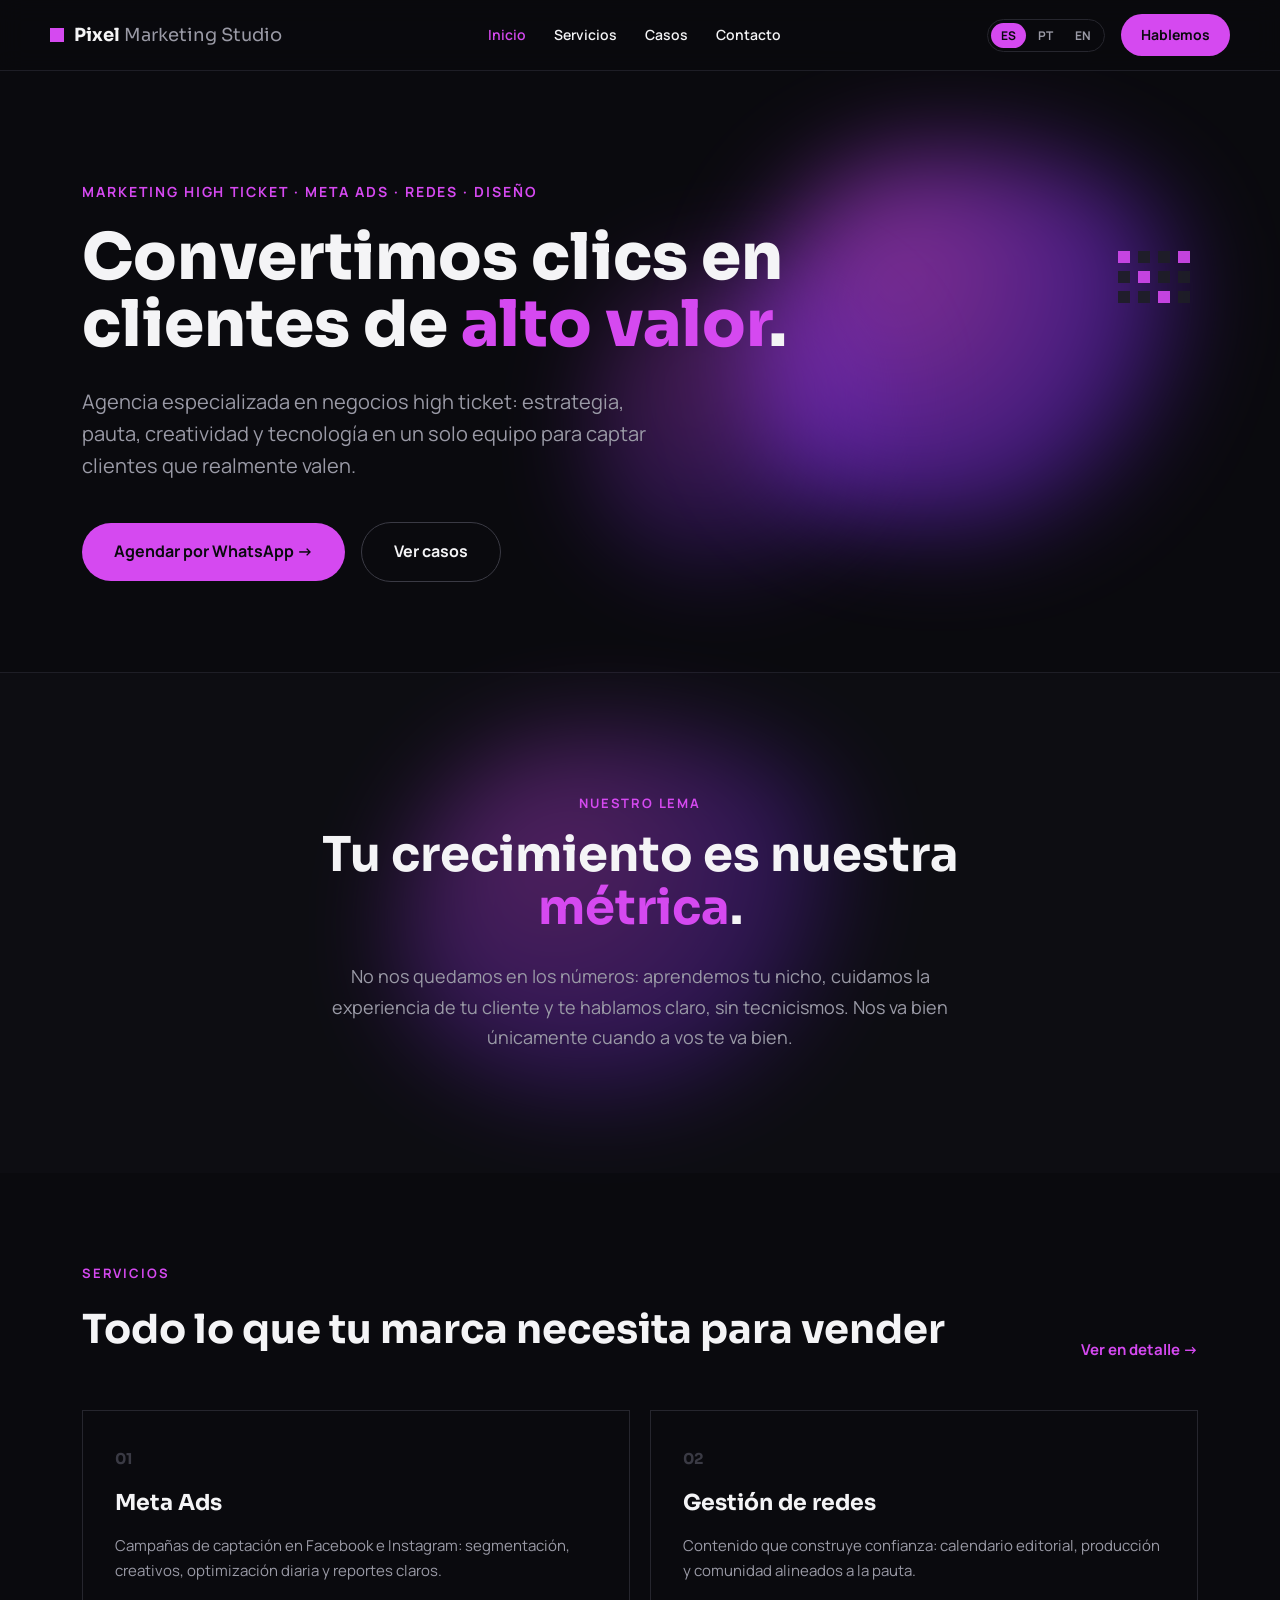
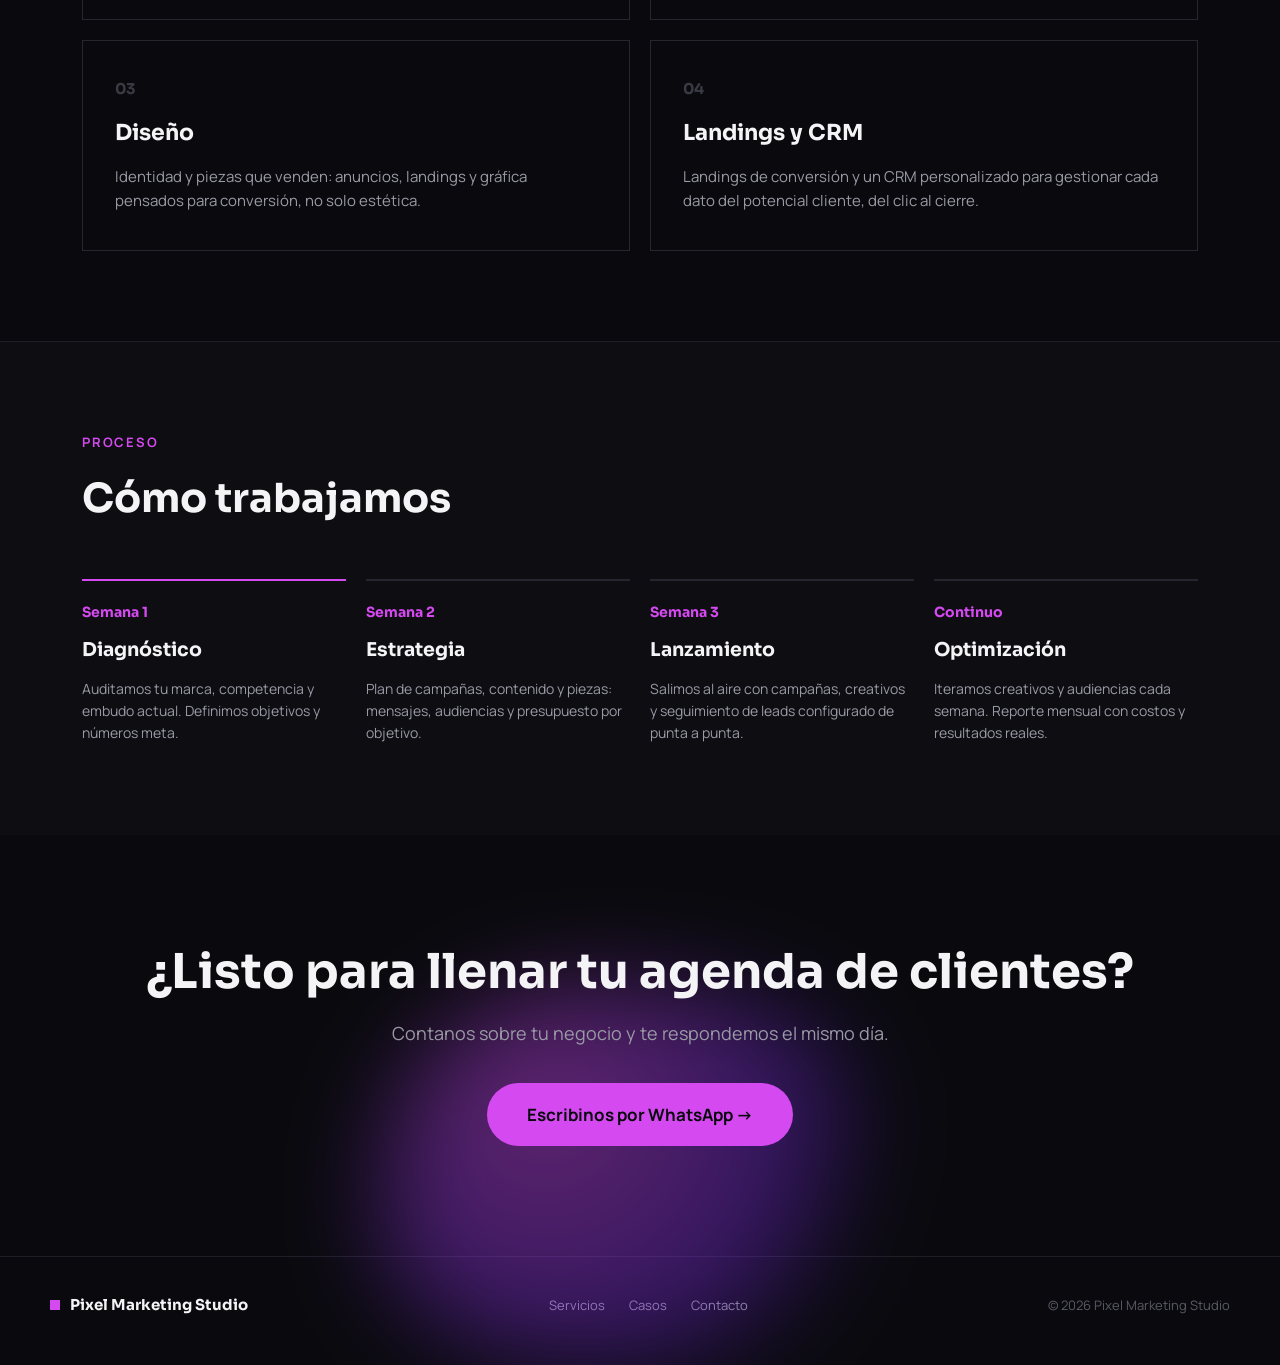
==== index.html @ cdc68a5f "feat: optimizacion web y movil de pixel marketing studio" ====
<!DOCTYPE html>
<html lang="es">
<head>
  <meta charset="utf-8">
  <meta name="viewport" content="width=device-width, initial-scale=1">
  <title>Pixel Marketing Studio — Agencia de Marketing High Ticket</title>
  <meta name="description" content="Agencia especializada en negocios high ticket: estrategia, Meta Ads, redes sociales, diseño y CRM. Convertimos clics en clientes de alto valor.">
  <meta name="theme-color" content="#0A0A0E">
  <meta property="og:title" content="Pixel Marketing Studio — Marketing High Ticket">
  <meta property="og:description" content="Convertimos clics en clientes de alto valor. Estrategia, pauta, creatividad y tecnología en un solo equipo.">
  <meta property="og:type" content="website">
  <link rel="preconnect" href="https://fonts.googleapis.com">
  <link rel="preconnect" href="https://fonts.gstatic.com" crossorigin>
  <link href="https://fonts.googleapis.com/css2?family=Sora:wght@400;600;700;800&family=Manrope:wght@400;500;600;700&display=swap" rel="stylesheet">
  <link rel="stylesheet" href="styles.css">
</head>
<body>

  <!-- SPLASH -->
  <div id="splash" class="splash">
    <div class="splash__grid">
      <span class="splash__pixel" style="background:#D549F0;animation:pixelBlink 1.1s ease-in-out 0s infinite"></span>
      <span class="splash__pixel" style="background:#7C3AED;animation:pixelBlink 1.1s ease-in-out .12s infinite"></span>
      <span class="splash__pixel" style="background:#D549F0;animation:pixelBlink 1.1s ease-in-out .24s infinite"></span>
      <span class="splash__pixel" style="background:#7C3AED;animation:pixelBlink 1.1s ease-in-out .36s infinite"></span>
      <span class="splash__pixel" style="background:#E272FF;animation:pixelBlink 1.1s ease-in-out .48s infinite"></span>
      <span class="splash__pixel" style="background:#7C3AED;animation:pixelBlink 1.1s ease-in-out .6s infinite"></span>
      <span class="splash__pixel" style="background:#D549F0;animation:pixelBlink 1.1s ease-in-out .72s infinite"></span>
      <span class="splash__pixel" style="background:#7C3AED;animation:pixelBlink 1.1s ease-in-out .84s infinite"></span>
      <span class="splash__pixel" style="background:#D549F0;animation:pixelBlink 1.1s ease-in-out .96s infinite"></span>
    </div>
    <div class="splash__text">
      <span class="splash__brand">Pixel</span>
      <span class="splash__sub">Marketing Studio</span>
    </div>
  </div>

  <!-- NAV -->
  <nav class="nav" id="nav">
    <div class="container nav__inner">
      <a href="index.html" class="nav__logo">
        <span class="nav__logo-dot"></span>
        <span class="nav__logo-text">Pixel<span> Marketing Studio</span></span>
      </a>
      <div class="nav__links">
        <a href="index.html" class="active">Inicio</a>
        <a href="servicios.html">Servicios</a>
        <a href="casos.html">Casos</a>
        <a href="contacto.html">Contacto</a>
      </div>
      <div class="nav__right">
        <div class="nav__lang">
          <span class="nav__lang-active">ES</span>
          <span class="nav__lang-inactive" title="Em breve">PT</span>
          <span class="nav__lang-inactive" title="Coming soon">EN</span>
        </div>
        <a href="#" data-wa-link class="btn btn--primary btn--sm" target="_blank">Hablemos</a>
        <button class="nav__burger" aria-label="Menú">
          <span></span><span></span><span></span>
        </button>
      </div>
    </div>
    <!-- Mobile menu -->
    <div class="nav__mobile-menu">
      <a href="index.html" class="active">Inicio</a>
      <a href="servicios.html">Servicios</a>
      <a href="casos.html">Casos</a>
      <a href="contacto.html">Contacto</a>
      <a href="#" data-wa-link class="btn btn--primary" target="_blank">Hablemos</a>
    </div>
  </nav>

  <!-- HERO -->
  <section class="hero">
    <div class="container" style="position:relative;isolation:isolate">
      <div class="blob blob--hero-a" aria-hidden="true"></div>
      <div class="blob blob--hero-b" aria-hidden="true"></div>
      <div class="hero__pixel-grid" aria-hidden="true">
        <span class="hero__pixel" style="background:#D549F0"></span><span class="hero__pixel" style="background:#1E1E26"></span><span class="hero__pixel" style="background:#1E1E26"></span><span class="hero__pixel" style="background:#D549F0"></span>
        <span class="hero__pixel" style="background:#1E1E26"></span><span class="hero__pixel" style="background:#D549F0"></span><span class="hero__pixel" style="background:#1E1E26"></span><span class="hero__pixel" style="background:#1E1E26"></span>
        <span class="hero__pixel" style="background:#1E1E26"></span><span class="hero__pixel" style="background:#1E1E26"></span><span class="hero__pixel" style="background:#D549F0"></span><span class="hero__pixel" style="background:#1E1E26"></span>
      </div>
      <p class="section-label section-label--lg">Marketing high ticket · Meta Ads · Redes · Diseño</p>
      <h1 class="heading-xl" style="max-width:820px;text-wrap:pretty">Convertimos clics en clientes de <span class="text-accent">alto valor</span>.</h1>
      <p class="text-muted" style="font-size:20px;line-height:1.6;max-width:600px;margin:28px 0 40px">Agencia especializada en negocios high ticket: estrategia, pauta, creatividad y tecnología en un solo equipo para captar clientes que realmente valen.</p>
      <div style="display:flex;gap:16px;align-items:center;flex-wrap:wrap">
        <a href="#" data-wa-link class="btn btn--primary" target="_blank">Agendar por WhatsApp →</a>
        <a href="casos.html" class="btn btn--outline">Ver casos</a>
      </div>
    </div>
  </section>

  <!-- LEMA -->
  <section class="section--alt">
    <div class="container" style="padding:120px 32px;text-align:center;position:relative;isolation:isolate">
      <div class="blob blob--lema" aria-hidden="true"></div>
      <p class="section-label animate-on-scroll">Nuestro lema</p>
      <h2 class="heading-lg animate-on-scroll" style="max-width:820px;margin:0 auto;text-wrap:pretty">Tu crecimiento es nuestra <span class="text-accent">métrica</span>.</h2>
      <p class="text-muted animate-on-scroll" style="font-size:18px;line-height:1.7;max-width:640px;margin:26px auto 0">No nos quedamos en los números: aprendemos tu nicho, cuidamos la experiencia de tu cliente y te hablamos claro, sin tecnicismos. Nos va bien únicamente cuando a vos te va bien.</p>
    </div>
  </section>

  <!-- SERVICIOS RESUMEN -->
  <section>
    <div class="container" style="padding:90px 32px">
      <div style="display:flex;justify-content:space-between;align-items:flex-end;gap:24px;margin-bottom:48px;flex-wrap:wrap">
        <div>
          <p class="section-label">Servicios</p>
          <h2 class="heading-md">Todo lo que tu marca necesita para vender</h2>
        </div>
        <a href="servicios.html" class="text-accent" style="font-weight:700;font-size:15px;white-space:nowrap">Ver en detalle →</a>
      </div>
      <div class="pixel-grid-deco">
        <div class="card animate-on-scroll">
          <p class="card__num">01</p>
          <h3 class="card__title">Meta Ads</h3>
          <p class="card__desc">Campañas de captación en Facebook e Instagram: segmentación, creativos, optimización diaria y reportes claros.</p>
        </div>
        <div class="card animate-on-scroll">
          <p class="card__num">02</p>
          <h3 class="card__title">Gestión de redes</h3>
          <p class="card__desc">Contenido que construye confianza: calendario editorial, producción y comunidad alineados a la pauta.</p>
        </div>
        <div class="card animate-on-scroll">
          <p class="card__num">03</p>
          <h3 class="card__title">Diseño</h3>
          <p class="card__desc">Identidad y piezas que venden: anuncios, landings y gráfica pensados para conversión, no solo estética.</p>
        </div>
        <div class="card animate-on-scroll">
          <p class="card__num">04</p>
          <h3 class="card__title">Landings y CRM</h3>
          <p class="card__desc">Landings de conversión y un CRM personalizado para gestionar cada dato del potencial cliente, del clic al cierre.</p>
        </div>
      </div>
    </div>
  </section>

  <!-- PROCESO -->
  <section class="section--alt">
    <div class="container" style="padding:90px 32px">
      <p class="section-label">Proceso</p>
      <h2 class="heading-md" style="margin-bottom:48px">Cómo trabajamos</h2>
      <div class="process-grid">
        <div class="process-step animate-on-scroll">
          <p class="process-step__week">Semana 1</p>
          <h3 class="process-step__title">Diagnóstico</h3>
          <p class="process-step__desc">Auditamos tu marca, competencia y embudo actual. Definimos objetivos y números meta.</p>
        </div>
        <div class="process-step animate-on-scroll">
          <p class="process-step__week">Semana 2</p>
          <h3 class="process-step__title">Estrategia</h3>
          <p class="process-step__desc">Plan de campañas, contenido y piezas: mensajes, audiencias y presupuesto por objetivo.</p>
        </div>
        <div class="process-step animate-on-scroll">
          <p class="process-step__week">Semana 3</p>
          <h3 class="process-step__title">Lanzamiento</h3>
          <p class="process-step__desc">Salimos al aire con campañas, creativos y seguimiento de leads configurado de punta a punta.</p>
        </div>
        <div class="process-step animate-on-scroll">
          <p class="process-step__week">Continuo</p>
          <h3 class="process-step__title">Optimización</h3>
          <p class="process-step__desc">Iteramos creativos y audiencias cada semana. Reporte mensual con costos y resultados reales.</p>
        </div>
      </div>
    </div>
  </section>

  <!-- CTA FINAL -->
  <section class="cta-section">
    <div class="container" style="position:relative;isolation:isolate">
      <div class="blob blob--cta" aria-hidden="true"></div>
      <h2 class="heading-lg animate-on-scroll" style="margin-bottom:20px;text-wrap:pretty">¿Listo para llenar tu agenda de clientes?</h2>
      <p class="text-muted animate-on-scroll" style="font-size:18px;margin-bottom:36px">Contanos sobre tu negocio y te respondemos el mismo día.</p>
      <a href="#" data-wa-link class="btn btn--primary btn--lg animate-on-scroll" target="_blank">Escribinos por WhatsApp →</a>
    </div>
  </section>

  <!-- FOOTER -->
  <footer class="footer">
    <div class="container footer__inner">
      <div class="footer__brand">
        <span class="footer__brand-dot"></span>
        <span class="footer__brand-name">Pixel Marketing Studio</span>
      </div>
      <div class="footer__links">
        <a href="servicios.html">Servicios</a>
        <a href="casos.html">Casos</a>
        <a href="contacto.html">Contacto</a>
      </div>
      <p class="footer__copy">© 2026 Pixel Marketing Studio</p>
    </div>
  </footer>

  <script src="main.js"></script>
</body>
</html>
---- styles.css ----
/* ═══════════════════════════════════════════════════════════
   Pixel Marketing Studio — Design System
   ═══════════════════════════════════════════════════════════ */

/* ── Reset & Base ─────────────────────────────────────── */
*,*::before,*::after{box-sizing:border-box;margin:0;padding:0}
html{scroll-behavior:smooth;-webkit-text-size-adjust:100%}
body{margin:0;background:#0A0A0E;color:#F4F4F6;font-family:'Manrope',sans-serif;line-height:1.6;overflow-x:hidden}
a{color:#F4F4F6;text-decoration:none;transition:color .25s ease}
a:hover{color:#D549F0}
::selection{background:#D549F0;color:#0A0A0E}
img{max-width:100%;height:auto;display:block}

/* ── Animations ───────────────────────────────────────── */
@keyframes pixelBlink{
  0%,100%{opacity:.12;transform:scale(.85)}
  50%{opacity:1;transform:scale(1)}
}
@keyframes splashText{
  from{opacity:0;transform:translateY(10px)}
  to{opacity:1;transform:translateY(0)}
}
@keyframes blobMorph{
  0%{border-radius:42% 58% 55% 45%/55% 45% 62% 38%;transform:translate(0,0) rotate(0deg) scale(1)}
  50%{border-radius:58% 42% 40% 60%/45% 60% 40% 55%;transform:translate(40px,-30px) rotate(10deg) scale(1.1)}
  100%{border-radius:45% 55% 60% 40%/60% 40% 55% 45%;transform:translate(-30px,25px) rotate(-8deg) scale(.95)}
}
@keyframes fadeIn{
  from{opacity:0;transform:translateY(20px)}
  to{opacity:1;transform:translateY(0)}
}
@keyframes fadeOut{
  from{opacity:1}
  to{opacity:0}
}

/* ── Utility ──────────────────────────────────────────── */
.container{max-width:1180px;margin:0 auto;padding-left:32px;padding-right:32px}
.section-label{color:#D549F0;font-weight:700;font-size:13px;letter-spacing:.14em;text-transform:uppercase;margin:0 0 14px}
.section-label--lg{font-size:14px;margin-bottom:20px}
.heading-xl{font-family:'Sora',sans-serif;font-weight:800;font-size:clamp(38px,5.5vw,64px);line-height:1.05;margin:0}
.heading-lg{font-family:'Sora',sans-serif;font-weight:700;font-size:clamp(30px,4.5vw,48px);line-height:1.12;margin:0}
.heading-md{font-family:'Sora',sans-serif;font-weight:700;font-size:clamp(24px,3.5vw,40px);margin:0}
.heading-sm{font-family:'Sora',sans-serif;font-weight:700;font-size:clamp(20px,2.5vw,30px);margin:0}
.text-muted{color:#9A9AA6}
.text-dim{color:#5A5A66}
.text-accent{color:#D549F0}
.sora{font-family:'Sora',sans-serif}

/* ── Blob (decorative gradient) ───────────────────────── */
.blob{position:absolute;pointer-events:none;z-index:-1;
  background:radial-gradient(circle at 32% 32%,#E44FFF 0%,#6D28D9 58%,transparent 76%);
  filter:blur(48px);border-radius:42% 58% 55% 45%/55% 45% 62% 38%}
.blob--hero-a{width:min(460px,50vw);height:380px;top:-30px;right:20px;opacity:.55;animation:blobMorph 18s ease-in-out 0s infinite alternate}
.blob--hero-b{width:min(320px,35vw);height:300px;bottom:10px;left:46%;opacity:.28;animation:blobMorph 14s ease-in-out -6s infinite alternate}
.blob--cta{width:min(520px,60vw);height:380px;top:40px;left:50%;margin-left:-260px;opacity:.4;animation:blobMorph 16s ease-in-out -3s infinite alternate}
.blob--lema{width:min(480px,55vw);height:360px;top:60px;left:50%;margin-left:-240px;opacity:.32;animation:blobMorph 17s ease-in-out -2s infinite alternate}

/* ── Splash Screen ────────────────────────────────────── */
.splash{position:fixed;inset:0;background:#0A0A0E;z-index:100;display:flex;flex-direction:column;align-items:center;justify-content:center;gap:28px;transition:opacity .6s ease}
.splash.fade-out{opacity:0;pointer-events:none}
.splash__grid{display:grid;grid-template-columns:repeat(3,20px);gap:7px}
.splash__pixel{width:20px;height:20px}
.splash__text{display:flex;flex-direction:column;align-items:center;gap:6px;animation:splashText .7s ease .3s both}
.splash__brand{font-family:'Sora',sans-serif;font-weight:800;font-size:30px;color:#F4F4F6;letter-spacing:-.02em}
.splash__sub{font-family:'Manrope',sans-serif;font-weight:600;font-size:13px;color:#9A9AA6;letter-spacing:.28em;text-transform:uppercase}

/* ── Nav ──────────────────────────────────────────────── */
.nav{position:sticky;top:0;z-index:50;background:rgba(10,10,14,.85);backdrop-filter:blur(12px);-webkit-backdrop-filter:blur(12px);border-bottom:1px solid #1E1E26}
.nav__inner{display:flex;align-items:center;justify-content:space-between;gap:24px;padding:14px 0}
.nav__logo{display:flex;align-items:center;gap:10px}
.nav__logo-dot{width:14px;height:14px;background:#D549F0;display:inline-block;flex-shrink:0}
.nav__logo-text{font-family:'Sora',sans-serif;font-weight:700;font-size:18px;color:#F4F4F6}
.nav__logo-text span{color:#9A9AA6;font-weight:400}
.nav__links{display:flex;align-items:center;gap:28px;font-size:14px;font-weight:600}
.nav__links a.active{color:#D549F0}
.nav__right{display:flex;align-items:center;gap:16px}
.nav__lang{display:flex;gap:2px;border:1px solid #26262E;border-radius:999px;padding:3px;font-size:12px;font-weight:700}
.nav__lang-active{background:#D549F0;color:#0A0A0E;padding:3px 10px;border-radius:999px}
.nav__lang-inactive{color:#9A9AA6;padding:3px 10px}

/* Mobile burger */
.nav__burger{display:none;flex-direction:column;gap:5px;background:none;border:none;cursor:pointer;padding:6px;z-index:60}
.nav__burger span{display:block;width:24px;height:2px;background:#F4F4F6;border-radius:2px;transition:all .3s ease}
.nav__burger.open span:nth-child(1){transform:rotate(45deg) translate(5px,5px)}
.nav__burger.open span:nth-child(2){opacity:0}
.nav__burger.open span:nth-child(3){transform:rotate(-45deg) translate(5px,-5px)}

/* Mobile menu overlay */
.nav__mobile-menu{display:none;position:fixed;inset:0;top:56px;background:rgba(10,10,14,.97);backdrop-filter:blur(20px);-webkit-backdrop-filter:blur(20px);z-index:49;flex-direction:column;align-items:center;justify-content:center;gap:32px}
.nav__mobile-menu.open{display:flex}
.nav__mobile-menu a{font-family:'Sora',sans-serif;font-size:22px;font-weight:700;color:#F4F4F6;transition:color .25s}
.nav__mobile-menu a:hover,.nav__mobile-menu a.active{color:#D549F0}

/* ── Buttons ──────────────────────────────────────────── */
.btn{display:inline-block;padding:16px 32px;border-radius:999px;font-weight:700;font-size:16px;text-align:center;transition:all .25s ease;cursor:pointer;border:none;font-family:'Manrope',sans-serif}
.btn--primary{background:#D549F0;color:#0A0A0E}
.btn--primary:hover{background:#E272FF;color:#0A0A0E}
.btn--outline{border:1px solid #3A3A44;color:#F4F4F6;background:transparent}
.btn--outline:hover{border-color:#D549F0;color:#D549F0}
.btn--sm{padding:10px 20px;font-size:14px}
.btn--lg{padding:18px 40px;font-size:17px}

/* ── Cards ────────────────────────────────────────────── */
.card{border:1px solid #26262E;padding:36px 32px;display:flex;flex-direction:column;gap:14px;transition:border-color .3s ease}
.card:hover{border-color:#3A3A44}
.card__num{font-family:'Sora',sans-serif;color:#3A3A44;font-size:15px;font-weight:700;margin:0}
.card__title{font-family:'Sora',sans-serif;font-size:22px;font-weight:700;margin:0}
.card__desc{color:#9A9AA6;font-size:15px;line-height:1.65;margin:0}

/* Service detail card */
.svc-card{background:#131318;border:1px solid #26262E;padding:26px 28px;display:flex;gap:18px;align-items:flex-start;transition:border-color .3s ease}
.svc-card:hover{border-color:#3A3A44}
.svc-card__dot{width:10px;height:10px;background:#D549F0;flex-shrink:0;margin-top:7px}
.svc-card__title{font-family:'Sora',sans-serif;font-size:17px;font-weight:700;margin:0 0 6px}
.svc-card__desc{color:#9A9AA6;font-size:14px;line-height:1.6;margin:0}

/* Case card */
.case-card{background:#0D0D12;border:1px solid #26262E;display:grid;grid-template-columns:1.1fr 1fr;overflow:hidden}
.case-card__info{padding:44px 40px;display:flex;flex-direction:column;gap:16px}
.case-card__stats{background:#131318;border-left:1px solid #26262E;padding:44px 40px;display:grid;grid-template-rows:repeat(3,1fr)}
.case-card__stat{display:flex;flex-direction:column;justify-content:center}
.case-card__stat:not(:last-child){border-bottom:1px solid #26262E}
.case-card__stat-value{font-family:'Sora',sans-serif;font-weight:800;font-size:clamp(26px,3vw,34px);margin:0;color:#D549F0}
.case-card__stat-label{color:#9A9AA6;font-size:13px;margin:4px 0 0}

/* ── Process steps ────────────────────────────────────── */
.process-grid{display:grid;grid-template-columns:repeat(4,1fr);gap:20px}
.process-step{display:flex;flex-direction:column;gap:12px;border-top:2px solid #26262E;padding-top:20px}
.process-step:first-child{border-top-color:#D549F0}
.process-step__week{font-family:'Sora',sans-serif;color:#D549F0;font-weight:700;font-size:14px;margin:0}
.process-step__title{font-family:'Sora',sans-serif;font-size:19px;font-weight:700;margin:0}
.process-step__desc{color:#9A9AA6;font-size:14px;line-height:1.6;margin:0}

/* ── Section Separators ───────────────────────────────── */
.section--alt{border-top:1px solid #1E1E26;background:#0D0D12}
.section--border{border-top:1px solid #1E1E26}

/* ── Hero ──────────────────────────────────────────────── */
.hero{padding:110px 0 90px;position:relative;isolation:isolate}
.hero--page{padding:90px 0 60px}
.hero__pixel-grid{position:absolute;top:70px;right:40px;display:grid;grid-template-columns:repeat(4,12px);gap:8px;opacity:.9}
.hero__pixel{width:12px;height:12px}

/* ── CTA Section ──────────────────────────────────────── */
.cta-section{padding:110px 0;text-align:center;position:relative;isolation:isolate}

/* ── Footer ───────────────────────────────────────────── */
.footer{border-top:1px solid #1E1E26}
.footer__inner{display:flex;justify-content:space-between;align-items:center;gap:24px;flex-wrap:wrap;padding:36px 0}
.footer__brand{display:flex;align-items:center;gap:10px}
.footer__brand-dot{width:10px;height:10px;background:#D549F0;display:inline-block}
.footer__brand-name{font-family:'Sora',sans-serif;font-weight:700;font-size:15px}
.footer__links{display:flex;gap:24px;font-size:13px}
.footer__links a{color:#9A9AA6}
.footer__links a:hover{color:#D549F0}
.footer__copy{font-size:13px;color:#5A5A66}

/* ── Contact page ─────────────────────────────────────── */
.contact-grid{display:grid;grid-template-columns:1fr 1fr;gap:70px;align-items:start;position:relative;isolation:isolate;padding:90px 0 100px}
.contact-box{background:#131318;border:1px solid #26262E;padding:26px 28px;transition:border-color .3s ease}
.contact-box:hover{border-color:#3A3A44}
.contact-box--wa{display:flex;align-items:center;gap:18px}
.contact-wa-icon{width:48px;height:48px;background:#D549F0;border-radius:12px;display:flex;align-items:center;justify-content:center;flex-shrink:0}

/* Form */
.form{background:#0D0D12;border:1px solid #26262E;padding:44px 40px;display:flex;flex-direction:column;gap:20px}
.form__group{display:flex;flex-direction:column;gap:8px}
.form__label{font-size:13px;font-weight:700;color:#9A9AA6}
.form__input,.form__select,.form__textarea{background:#131318;border:1px solid #26262E;color:#F4F4F6;padding:14px 16px;font-size:15px;font-family:'Manrope',sans-serif;outline:none;border-radius:0;transition:border-color .25s ease;width:100%}
.form__input:focus,.form__select:focus,.form__textarea:focus{border-color:#D549F0}
.form__input::placeholder,.form__textarea::placeholder{color:#5A5A66}
.form__textarea{resize:vertical}
.form__hint{font-size:12px;color:#5A5A66;text-align:center}

/* ── Service detail layout ────────────────────────────── */
.svc-detail{display:grid;grid-template-columns:1fr 1.2fr;gap:60px;align-items:start;padding:80px 0}
.svc-detail__left{display:flex;flex-direction:column;gap:16px;position:sticky;top:100px}
.svc-detail__right{display:grid;gap:16px}

/* ── Pixel Grid (decorative) ──────────────────────────── */
.pixel-grid-deco{display:grid;grid-template-columns:repeat(2,1fr);gap:20px}

/* ── Scroll Animations ────────────────────────────────── */
.animate-on-scroll{opacity:0;transform:translateY(20px);transition:opacity .6s ease,transform .6s ease}
.animate-on-scroll.visible{opacity:1;transform:translateY(0)}

/* ═══════════════════════════════════════════════════════════
   RESPONSIVE
   ═══════════════════════════════════════════════════════════ */

@media(max-width:900px){
  .container{padding-left:20px;padding-right:20px}

  /* Nav */
  .nav__links,.nav__lang{display:none}
  .nav__burger{display:flex}
  .nav__right .btn--sm{padding:8px 16px;font-size:13px}

  /* Hero */
  .hero{padding:70px 0 60px}
  .hero--page{padding:60px 0 40px}
  .hero__pixel-grid{display:none}

  /* Services grid */
  .pixel-grid-deco{grid-template-columns:1fr}

  /* Service detail */
  .svc-detail{grid-template-columns:1fr;gap:32px;padding:50px 0}
  .svc-detail__left{position:static}

  /* Process */
  .process-grid{grid-template-columns:repeat(2,1fr);gap:16px}

  /* Case cards */
  .case-card{grid-template-columns:1fr}
  .case-card__stats{border-left:none;border-top:1px solid #26262E}
  .case-card__info{padding:28px 24px}
  .case-card__stats{padding:28px 24px}

  /* Contact */
  .contact-grid{grid-template-columns:1fr;gap:40px;padding:60px 0 70px}
  .form{padding:32px 24px}

  /* CTA */
  .cta-section{padding:70px 0}

  /* Footer */
  .footer__inner{flex-direction:column;text-align:center;gap:16px}

  /* Blobs smaller on mobile */
  .blob{filter:blur(36px)}
  .blob--hero-a{width:260px;height:220px}
  .blob--hero-b{width:200px;height:180px}
  .blob--cta{width:300px;height:250px;margin-left:-150px}
  .blob--lema{width:280px;height:230px;margin-left:-140px}
}

@media(max-width:600px){
  .container{padding-left:16px;padding-right:16px}

  /* Process */
  .process-grid{grid-template-columns:1fr}

  /* Buttons */
  .btn{padding:14px 24px;font-size:15px;width:100%}
  .btn--lg{padding:16px 28px;font-size:16px}

  /* Cards */
  .card{padding:28px 24px}

  /* Sections */
  .hero{padding:50px 0 40px}
  .cta-section{padding:50px 0}
}
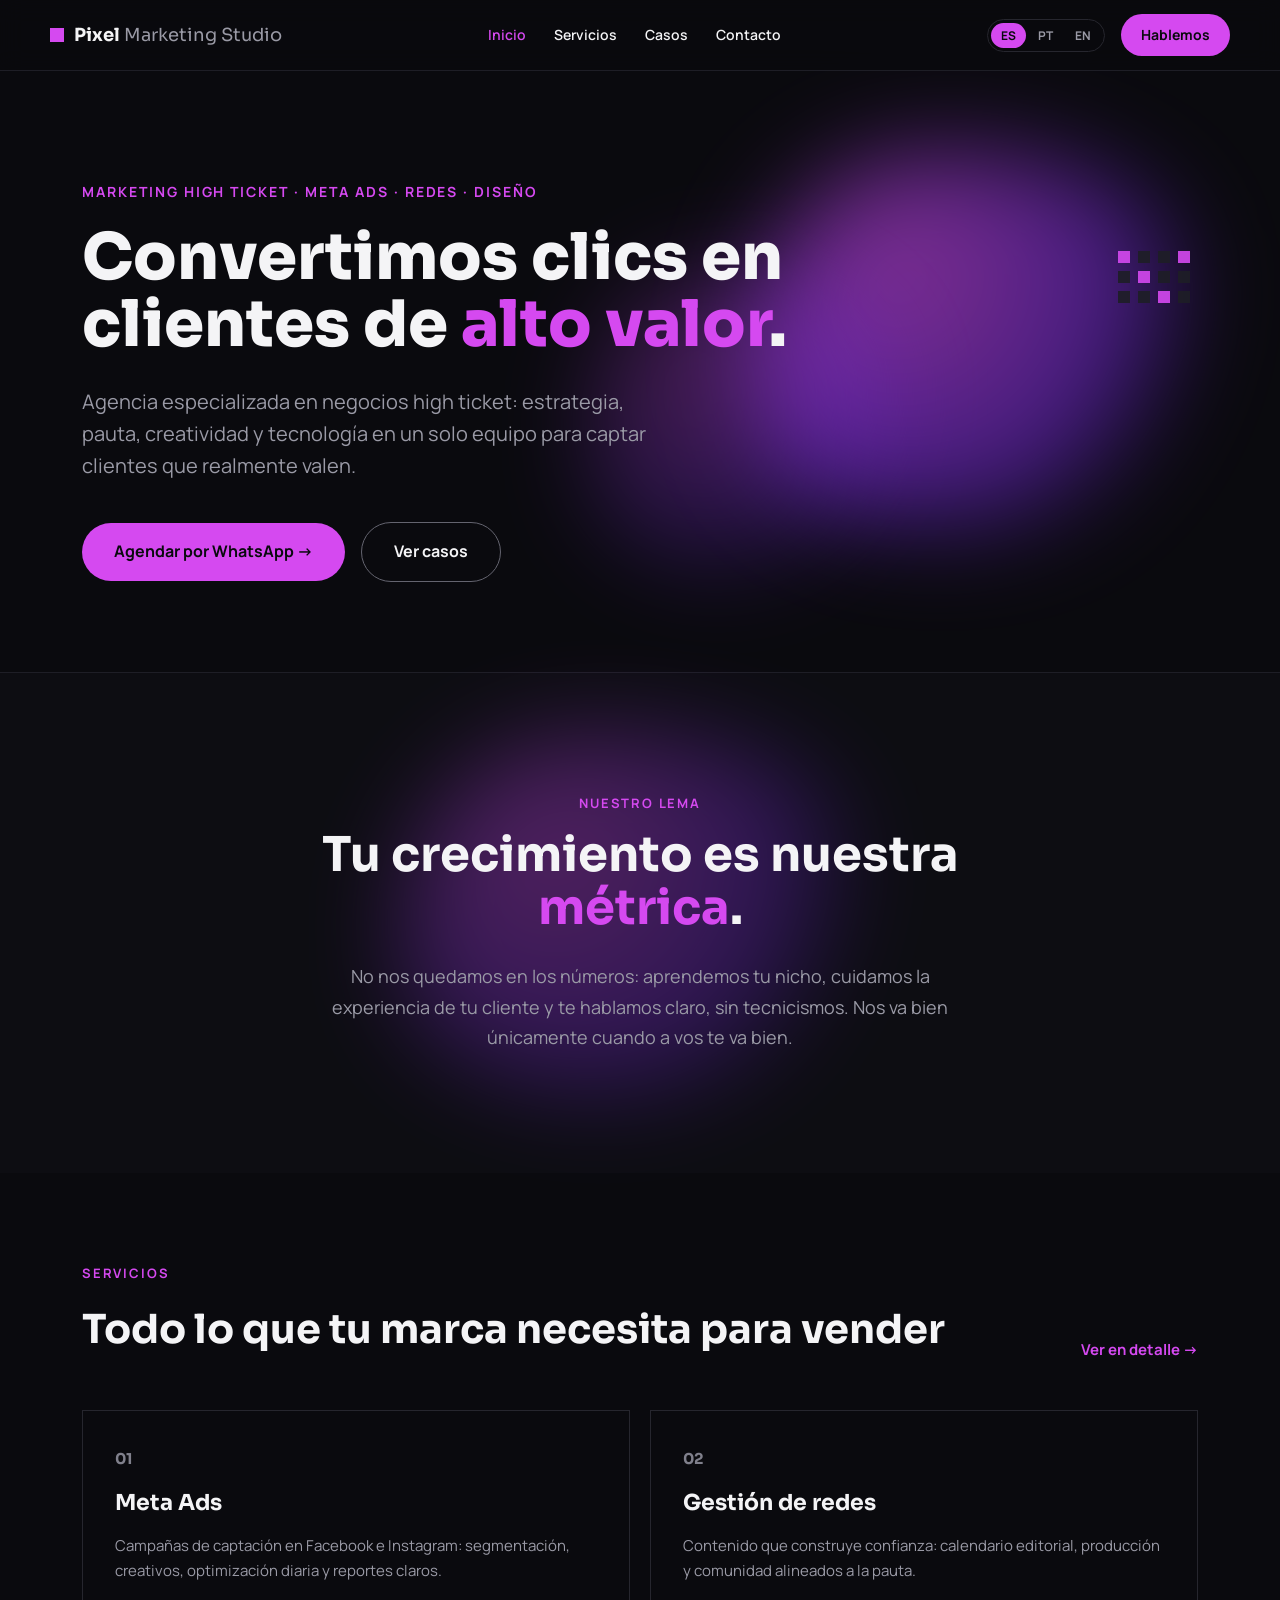
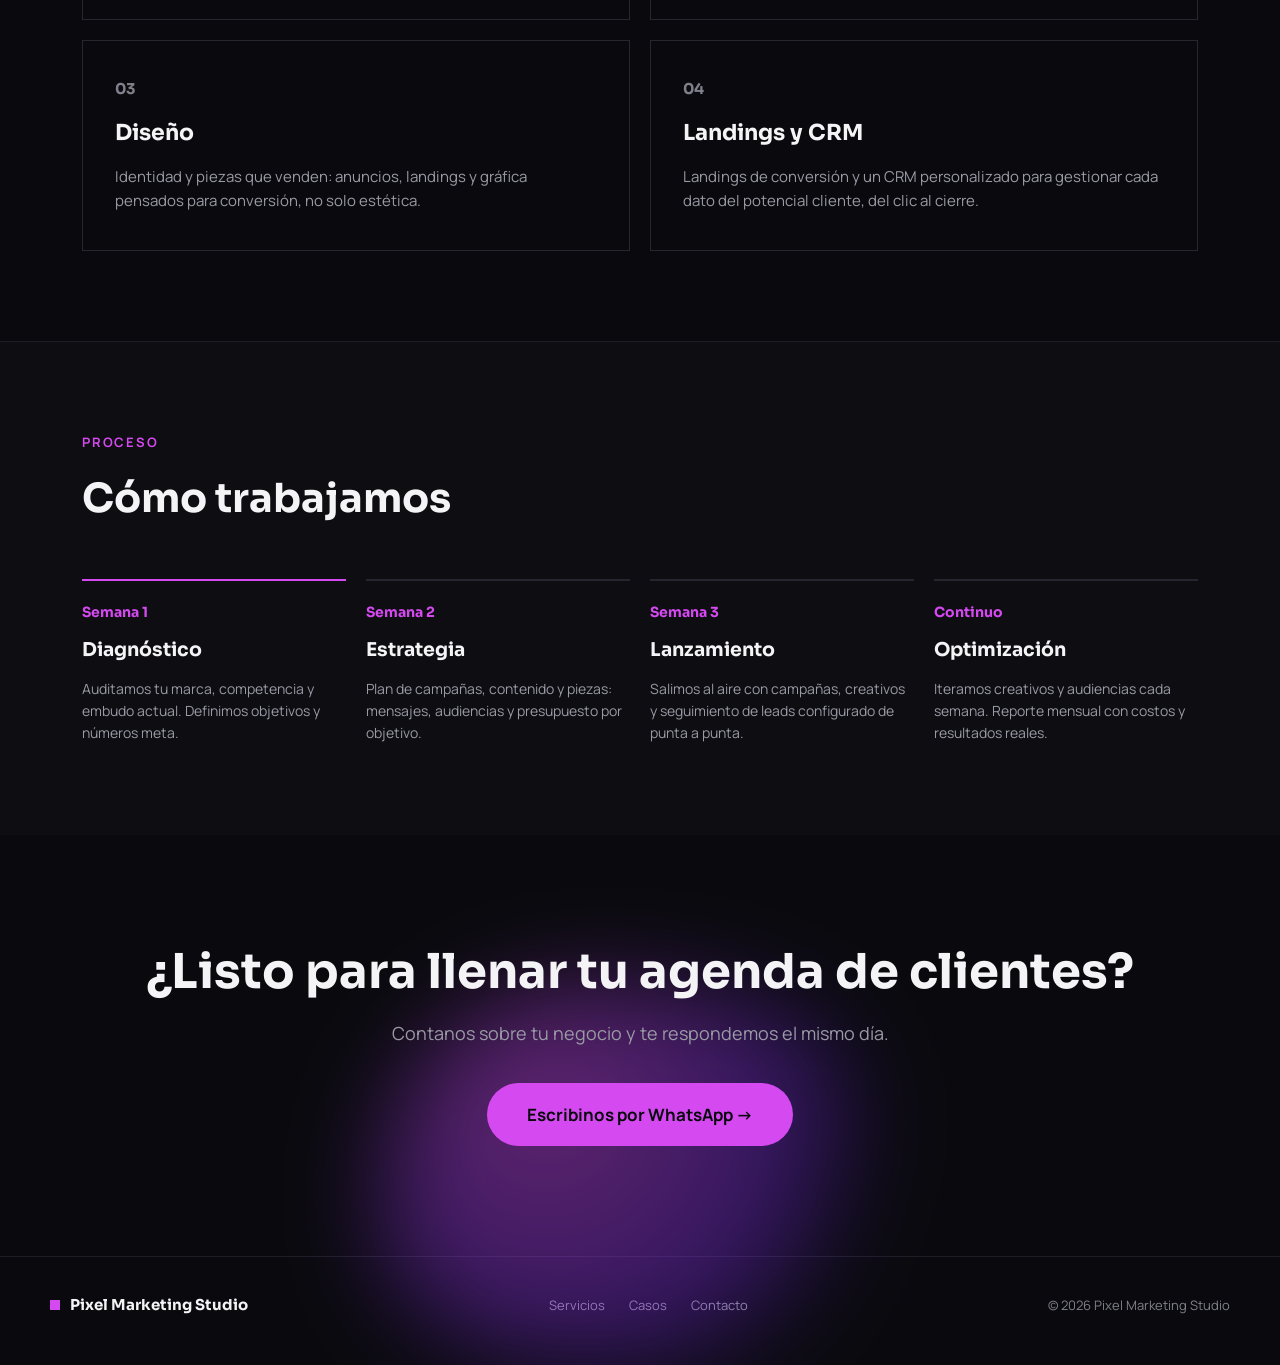
==== commit 7eec0235: "fix: accesibilidad, robustez sin JS y SEO - Splash solo en la primera visita, se oculta por CSS aunq" ====
--- a/index.html
+++ b/index.html
@@ -4,17 +4,47 @@
   <meta charset="utf-8">
   <meta name="viewport" content="width=device-width, initial-scale=1">
   <title>Pixel Marketing Studio — Agencia de Marketing High Ticket</title>
-  <meta name="description" content="Agencia especializada en negocios high ticket: estrategia, Meta Ads, redes sociales, diseño y CRM. Convertimos clics en clientes de alto valor.">
+  <meta name="description" content="Agencia especializada en negocios high ticket: estrategia, Meta Ads, redes, diseño y CRM. Convertimos clics en clientes de alto valor. Escribinos hoy.">
   <meta name="theme-color" content="#0A0A0E">
+  <script>(function(d){d.classList.add('js');try{if(!sessionStorage.getItem('pxSplash')&&!matchMedia('(prefers-reduced-motion: reduce)').matches){d.classList.add('show-splash');sessionStorage.setItem('pxSplash','1')}}catch(e){}})(document.documentElement)</script>
+  <link rel="canonical" href="https://agustinlago88.github.io/pixel/">
+  <link rel="icon" href="favicon.svg" type="image/svg+xml">
   <meta property="og:title" content="Pixel Marketing Studio — Marketing High Ticket">
   <meta property="og:description" content="Convertimos clics en clientes de alto valor. Estrategia, pauta, creatividad y tecnología en un solo equipo.">
   <meta property="og:type" content="website">
+  <meta property="og:url" content="https://agustinlago88.github.io/pixel/">
+  <meta property="og:site_name" content="Pixel Marketing Studio">
+  <meta property="og:locale" content="es_AR">
+  <meta property="og:image" content="https://agustinlago88.github.io/pixel/og-image.png">
+  <meta property="og:image:width" content="1200">
+  <meta property="og:image:height" content="630">
+  <meta name="twitter:card" content="summary_large_image">
   <link rel="preconnect" href="https://fonts.googleapis.com">
   <link rel="preconnect" href="https://fonts.gstatic.com" crossorigin>
   <link href="https://fonts.googleapis.com/css2?family=Sora:wght@400;600;700;800&family=Manrope:wght@400;500;600;700&display=swap" rel="stylesheet">
   <link rel="stylesheet" href="styles.css">
+  <script type="application/ld+json">
+  {
+    "@context": "https://schema.org",
+    "@type": "ProfessionalService",
+    "name": "Pixel Marketing Studio",
+    "description": "Agencia de marketing para negocios high ticket: estrategia, Meta Ads, redes sociales, diseño, landings y CRM.",
+    "url": "https://agustinlago88.github.io/pixel/",
+    "image": "https://agustinlago88.github.io/pixel/og-image.png",
+    "telephone": "+5491173655126",
+    "areaServed": "AR",
+    "knowsLanguage": "es",
+    "contactPoint": {
+      "@type": "ContactPoint",
+      "telephone": "+5491173655126",
+      "contactType": "sales",
+      "availableLanguage": "Spanish"
+    }
+  }
+  </script>
 </head>
 <body>
+  <a class="skip-link" href="#main">Saltar al contenido</a>
 
   <!-- SPLASH -->
   <div id="splash" class="splash">
@@ -36,39 +66,41 @@
   </div>
 
   <!-- NAV -->
-  <nav class="nav" id="nav">
+  <nav class="nav" id="nav" aria-label="Principal">
     <div class="container nav__inner">
       <a href="index.html" class="nav__logo">
         <span class="nav__logo-dot"></span>
         <span class="nav__logo-text">Pixel<span> Marketing Studio</span></span>
       </a>
       <div class="nav__links">
-        <a href="index.html" class="active">Inicio</a>
+        <a href="index.html" class="active" aria-current="page">Inicio</a>
         <a href="servicios.html">Servicios</a>
         <a href="casos.html">Casos</a>
         <a href="contacto.html">Contacto</a>
       </div>
       <div class="nav__right">
-        <div class="nav__lang">
+        <div class="nav__lang" aria-hidden="true">
           <span class="nav__lang-active">ES</span>
           <span class="nav__lang-inactive" title="Em breve">PT</span>
           <span class="nav__lang-inactive" title="Coming soon">EN</span>
         </div>
-        <a href="#" data-wa-link class="btn btn--primary btn--sm" target="_blank">Hablemos</a>
-        <button class="nav__burger" aria-label="Menú">
+        <a href="https://wa.me/5491173655126?text=%C2%A1Hola!%20Quiero%20informaci%C3%B3n%20sobre%20sus%20servicios." rel="noopener" data-wa-link class="btn btn--primary btn--sm" target="_blank">Hablemos</a>
+        <button class="nav__burger" type="button" aria-label="Abrir menú" aria-expanded="false" aria-controls="mobileMenu">
           <span></span><span></span><span></span>
         </button>
       </div>
     </div>
     <!-- Mobile menu -->
-    <div class="nav__mobile-menu">
-      <a href="index.html" class="active">Inicio</a>
+    <div class="nav__mobile-menu" id="mobileMenu">
+      <a href="index.html" class="active" aria-current="page">Inicio</a>
       <a href="servicios.html">Servicios</a>
       <a href="casos.html">Casos</a>
       <a href="contacto.html">Contacto</a>
-      <a href="#" data-wa-link class="btn btn--primary" target="_blank">Hablemos</a>
+      <a href="https://wa.me/5491173655126?text=%C2%A1Hola!%20Quiero%20informaci%C3%B3n%20sobre%20sus%20servicios." rel="noopener" data-wa-link class="btn btn--primary" target="_blank">Hablemos</a>
     </div>
   </nav>
+
+  <main id="main">
 
   <!-- HERO -->
   <section class="hero">
@@ -84,7 +116,7 @@
       <h1 class="heading-xl" style="max-width:820px;text-wrap:pretty">Convertimos clics en clientes de <span class="text-accent">alto valor</span>.</h1>
       <p class="text-muted" style="font-size:20px;line-height:1.6;max-width:600px;margin:28px 0 40px">Agencia especializada en negocios high ticket: estrategia, pauta, creatividad y tecnología en un solo equipo para captar clientes que realmente valen.</p>
       <div style="display:flex;gap:16px;align-items:center;flex-wrap:wrap">
-        <a href="#" data-wa-link class="btn btn--primary" target="_blank">Agendar por WhatsApp →</a>
+        <a href="https://wa.me/5491173655126?text=%C2%A1Hola!%20Quiero%20informaci%C3%B3n%20sobre%20sus%20servicios." rel="noopener" data-wa-link class="btn btn--primary" target="_blank">Agendar por WhatsApp →</a>
         <a href="casos.html" class="btn btn--outline">Ver casos</a>
       </div>
     </div>
@@ -171,9 +203,11 @@
       <div class="blob blob--cta" aria-hidden="true"></div>
       <h2 class="heading-lg animate-on-scroll" style="margin-bottom:20px;text-wrap:pretty">¿Listo para llenar tu agenda de clientes?</h2>
       <p class="text-muted animate-on-scroll" style="font-size:18px;margin-bottom:36px">Contanos sobre tu negocio y te respondemos el mismo día.</p>
-      <a href="#" data-wa-link class="btn btn--primary btn--lg animate-on-scroll" target="_blank">Escribinos por WhatsApp →</a>
-    </div>
-  </section>
+      <a href="https://wa.me/5491173655126?text=%C2%A1Hola!%20Quiero%20informaci%C3%B3n%20sobre%20sus%20servicios." rel="noopener" data-wa-link class="btn btn--primary btn--lg animate-on-scroll" target="_blank">Escribinos por WhatsApp →</a>
+    </div>
+  </section>
+
+  </main>
 
   <!-- FOOTER -->
   <footer class="footer">
--- a/styles.css
+++ b/styles.css
@@ -11,6 +11,16 @@
 ::selection{background:#D549F0;color:#0A0A0E}
 img{max-width:100%;height:auto;display:block}
 
+/* ── Focus & skip link ────────────────────────────────── */
+:focus{outline:none}
+:focus-visible{outline:2px solid #D549F0;outline-offset:3px}
+.btn:focus-visible{outline-offset:4px}
+.skip-link{position:absolute;left:16px;top:-60px;z-index:200;background:#D549F0;color:#0A0A0E;font-weight:700;padding:10px 18px;border-radius:999px;transition:top .2s ease}
+.skip-link:hover,.skip-link:focus{color:#0A0A0E}
+.skip-link:focus{top:12px}
+.sr-only{position:absolute;width:1px;height:1px;padding:0;margin:-1px;overflow:hidden;clip:rect(0,0,0,0);white-space:nowrap;border:0}
+a.text-accent:hover{text-decoration:underline;text-underline-offset:4px}
+
 /* ── Animations ───────────────────────────────────────── */
 @keyframes pixelBlink{
   0%,100%{opacity:.12;transform:scale(.85)}
@@ -31,7 +41,7 @@
 }
 @keyframes fadeOut{
   from{opacity:1}
-  to{opacity:0}
+  to{opacity:0;visibility:hidden;pointer-events:none}
 }
 
 /* ── Utility ──────────────────────────────────────────── */
@@ -43,7 +53,7 @@
 .heading-md{font-family:'Sora',sans-serif;font-weight:700;font-size:clamp(24px,3.5vw,40px);margin:0}
 .heading-sm{font-family:'Sora',sans-serif;font-weight:700;font-size:clamp(20px,2.5vw,30px);margin:0}
 .text-muted{color:#9A9AA6}
-.text-dim{color:#5A5A66}
+.text-dim{color:#80808C}
 .text-accent{color:#D549F0}
 .sora{font-family:'Sora',sans-serif}
 
@@ -57,8 +67,11 @@
 .blob--lema{width:min(480px,55vw);height:360px;top:60px;left:50%;margin-left:-240px;opacity:.32;animation:blobMorph 17s ease-in-out -2s infinite alternate}
 
 /* ── Splash Screen ────────────────────────────────────── */
-.splash{position:fixed;inset:0;background:#0A0A0E;z-index:100;display:flex;flex-direction:column;align-items:center;justify-content:center;gap:28px;transition:opacity .6s ease}
+.splash{position:fixed;inset:0;background:#0A0A0E;z-index:100;display:none;flex-direction:column;align-items:center;justify-content:center;gap:28px;transition:opacity .6s ease}
 .splash.fade-out{opacity:0;pointer-events:none}
+/* Splash only on the first visit of the session (class set inline in <head>).
+   The CSS animation hides it on its own even if main.js never runs. */
+.show-splash .splash{display:flex;animation:fadeOut .6s ease 1.7s forwards}
 .splash__grid{display:grid;grid-template-columns:repeat(3,20px);gap:7px}
 .splash__pixel{width:20px;height:20px}
 .splash__text{display:flex;flex-direction:column;align-items:center;gap:6px;animation:splashText .7s ease .3s both}
@@ -70,7 +83,7 @@
 .nav__inner{display:flex;align-items:center;justify-content:space-between;gap:24px;padding:14px 0}
 .nav__logo{display:flex;align-items:center;gap:10px}
 .nav__logo-dot{width:14px;height:14px;background:#D549F0;display:inline-block;flex-shrink:0}
-.nav__logo-text{font-family:'Sora',sans-serif;font-weight:700;font-size:18px;color:#F4F4F6}
+.nav__logo-text{font-family:'Sora',sans-serif;font-weight:700;font-size:18px;color:#F4F4F6;white-space:nowrap}
 .nav__logo-text span{color:#9A9AA6;font-weight:400}
 .nav__links{display:flex;align-items:center;gap:28px;font-size:14px;font-weight:600}
 .nav__links a.active{color:#D549F0}
@@ -80,14 +93,14 @@
 .nav__lang-inactive{color:#9A9AA6;padding:3px 10px}
 
 /* Mobile burger */
-.nav__burger{display:none;flex-direction:column;gap:5px;background:none;border:none;cursor:pointer;padding:6px;z-index:60}
+.nav__burger{display:none;flex-direction:column;justify-content:center;align-items:center;gap:5px;background:none;border:none;cursor:pointer;width:44px;height:44px;padding:0;z-index:60}
 .nav__burger span{display:block;width:24px;height:2px;background:#F4F4F6;border-radius:2px;transition:all .3s ease}
 .nav__burger.open span:nth-child(1){transform:rotate(45deg) translate(5px,5px)}
 .nav__burger.open span:nth-child(2){opacity:0}
 .nav__burger.open span:nth-child(3){transform:rotate(-45deg) translate(5px,-5px)}
 
 /* Mobile menu overlay */
-.nav__mobile-menu{display:none;position:fixed;inset:0;top:56px;background:rgba(10,10,14,.97);backdrop-filter:blur(20px);-webkit-backdrop-filter:blur(20px);z-index:49;flex-direction:column;align-items:center;justify-content:center;gap:32px}
+.nav__mobile-menu{display:none;position:fixed;inset:0;top:var(--nav-h,64px);background:rgba(10,10,14,.97);backdrop-filter:blur(20px);-webkit-backdrop-filter:blur(20px);z-index:49;flex-direction:column;align-items:center;justify-content:center;gap:32px}
 .nav__mobile-menu.open{display:flex}
 .nav__mobile-menu a{font-family:'Sora',sans-serif;font-size:22px;font-weight:700;color:#F4F4F6;transition:color .25s}
 .nav__mobile-menu a:hover,.nav__mobile-menu a.active{color:#D549F0}
@@ -96,7 +109,7 @@
 .btn{display:inline-block;padding:16px 32px;border-radius:999px;font-weight:700;font-size:16px;text-align:center;transition:all .25s ease;cursor:pointer;border:none;font-family:'Manrope',sans-serif}
 .btn--primary{background:#D549F0;color:#0A0A0E}
 .btn--primary:hover{background:#E272FF;color:#0A0A0E}
-.btn--outline{border:1px solid #3A3A44;color:#F4F4F6;background:transparent}
+.btn--outline{border:1px solid #64646F;color:#F4F4F6;background:transparent}
 .btn--outline:hover{border-color:#D549F0;color:#D549F0}
 .btn--sm{padding:10px 20px;font-size:14px}
 .btn--lg{padding:18px 40px;font-size:17px}
@@ -104,7 +117,7 @@
 /* ── Cards ────────────────────────────────────────────── */
 .card{border:1px solid #26262E;padding:36px 32px;display:flex;flex-direction:column;gap:14px;transition:border-color .3s ease}
 .card:hover{border-color:#3A3A44}
-.card__num{font-family:'Sora',sans-serif;color:#3A3A44;font-size:15px;font-weight:700;margin:0}
+.card__num{font-family:'Sora',sans-serif;color:#80808C;font-size:15px;font-weight:700;margin:0}
 .card__title{font-family:'Sora',sans-serif;font-size:22px;font-weight:700;margin:0}
 .card__desc{color:#9A9AA6;font-size:15px;line-height:1.65;margin:0}
 
@@ -154,7 +167,7 @@
 .footer__links{display:flex;gap:24px;font-size:13px}
 .footer__links a{color:#9A9AA6}
 .footer__links a:hover{color:#D549F0}
-.footer__copy{font-size:13px;color:#5A5A66}
+.footer__copy{font-size:13px;color:#80808C}
 
 /* ── Contact page ─────────────────────────────────────── */
 .contact-grid{display:grid;grid-template-columns:1fr 1fr;gap:70px;align-items:start;position:relative;isolation:isolate;padding:90px 0 100px}
@@ -167,11 +180,14 @@
 .form{background:#0D0D12;border:1px solid #26262E;padding:44px 40px;display:flex;flex-direction:column;gap:20px}
 .form__group{display:flex;flex-direction:column;gap:8px}
 .form__label{font-size:13px;font-weight:700;color:#9A9AA6}
-.form__input,.form__select,.form__textarea{background:#131318;border:1px solid #26262E;color:#F4F4F6;padding:14px 16px;font-size:15px;font-family:'Manrope',sans-serif;outline:none;border-radius:0;transition:border-color .25s ease;width:100%}
+.form__input,.form__select,.form__textarea{background:#131318;border:1px solid #64646F;color:#F4F4F6;padding:14px 16px;font-size:15px;font-family:'Manrope',sans-serif;outline:none;border-radius:0;transition:border-color .25s ease;width:100%}
 .form__input:focus,.form__select:focus,.form__textarea:focus{border-color:#D549F0}
-.form__input::placeholder,.form__textarea::placeholder{color:#5A5A66}
+.form__input::placeholder,.form__textarea::placeholder{color:#80808C}
 .form__textarea{resize:vertical}
-.form__hint{font-size:12px;color:#5A5A66;text-align:center}
+.form__input[aria-invalid="true"]{border-color:#FF6B81}
+.form__error{font-size:13px;font-weight:600;color:#FF8A9B;margin:0}
+.form__error:empty{display:none}
+.form__hint{font-size:12px;color:#80808C;text-align:center}
 
 /* ── Service detail layout ────────────────────────────── */
 .svc-detail{display:grid;grid-template-columns:1fr 1.2fr;gap:60px;align-items:start;padding:80px 0}
@@ -182,8 +198,17 @@
 .pixel-grid-deco{display:grid;grid-template-columns:repeat(2,1fr);gap:20px}
 
 /* ── Scroll Animations ────────────────────────────────── */
-.animate-on-scroll{opacity:0;transform:translateY(20px);transition:opacity .6s ease,transform .6s ease}
-.animate-on-scroll.visible{opacity:1;transform:translateY(0)}
+.js .animate-on-scroll{opacity:0;transform:translateY(20px);transition:opacity .6s cubic-bezier(.16,1,.3,1),transform .6s cubic-bezier(.16,1,.3,1)}
+.js .animate-on-scroll.visible{opacity:1;transform:translateY(0)}
+
+/* ── Reduced motion ───────────────────────────────────── */
+@media (prefers-reduced-motion:reduce){
+  html{scroll-behavior:auto}
+  .show-splash .splash{display:none}
+  .blob{animation:none}
+  .js .animate-on-scroll{opacity:1;transform:none;transition:none}
+  .btn,.card,.nav__burger span,a{transition-duration:.01s}
+}
 
 /* ═══════════════════════════════════════════════════════════
    RESPONSIVE
@@ -239,6 +264,13 @@
 @media(max-width:600px){
   .container{padding-left:16px;padding-right:16px}
 
+  /* Nav */
+  .nav__inner{gap:12px}
+  .nav__right{gap:8px}
+  .nav__logo{gap:8px}
+  .nav__logo-text{font-size:16px}
+  .nav__right .btn--sm{width:auto;padding:8px 14px}
+
   /* Process */
   .process-grid{grid-template-columns:1fr}
 
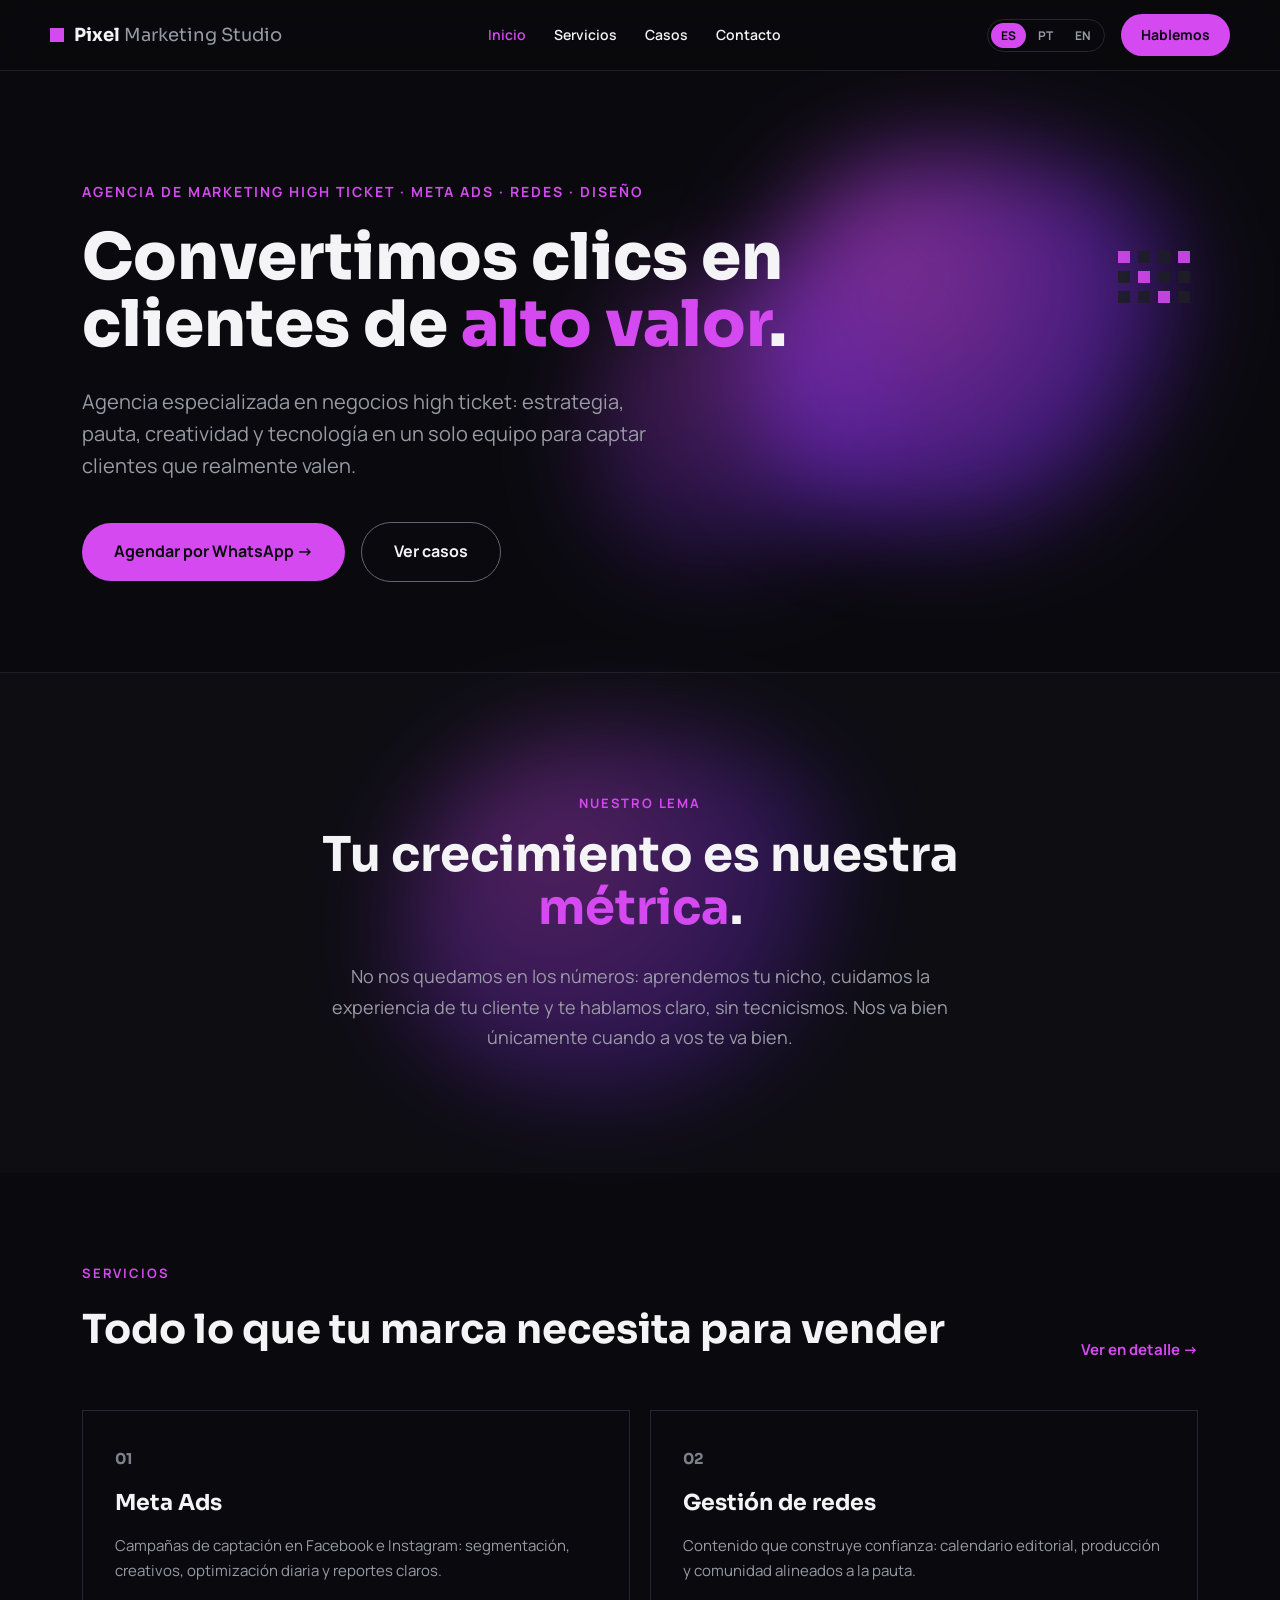
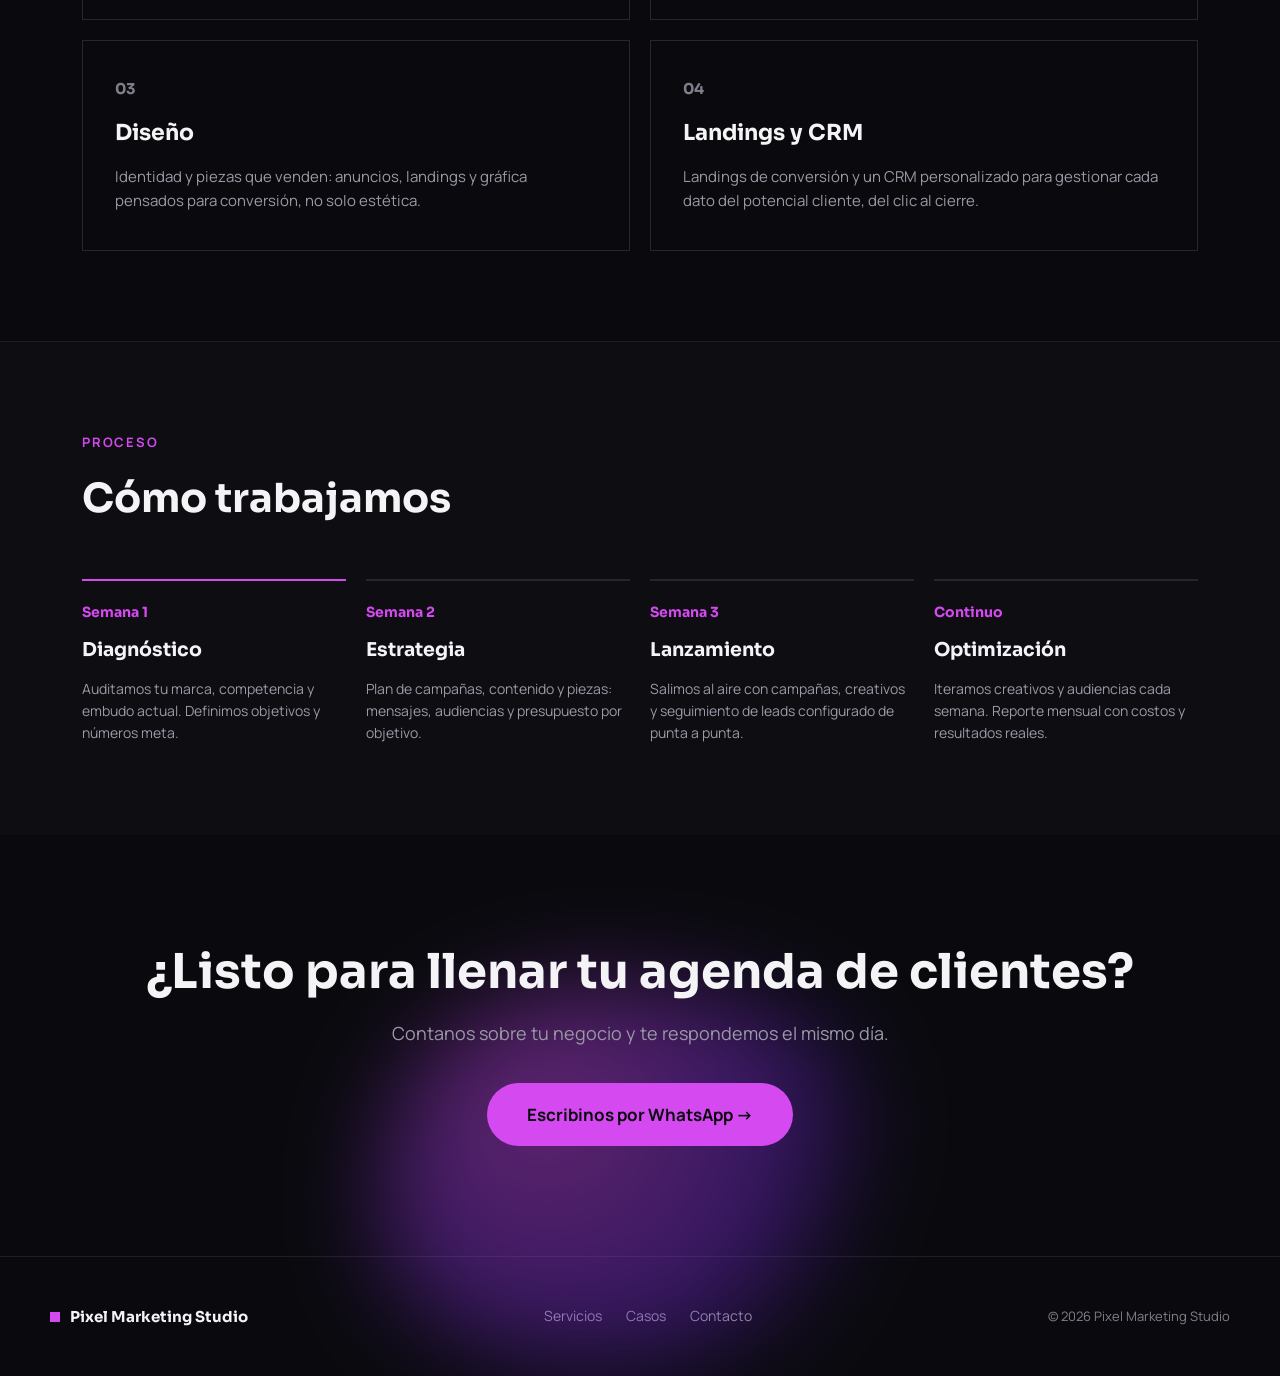
==== commit 943b2e31: "fix: mejoras SEO, mobile y limpieza tras auditoría - Inputs del formulario a 16px (evita zoom automá" ====
--- a/index.html
+++ b/index.html
@@ -5,6 +5,7 @@
   <meta name="viewport" content="width=device-width, initial-scale=1">
   <title>Pixel Marketing Studio — Agencia de Marketing High Ticket</title>
   <meta name="description" content="Agencia especializada en negocios high ticket: estrategia, Meta Ads, redes, diseño y CRM. Convertimos clics en clientes de alto valor. Escribinos hoy.">
+  <meta name="google-site-verification" content="zoRiBBGaR45lLzDmFkMq2gNqnBe1nw9C35xNCXQyUmE">
   <meta name="theme-color" content="#0A0A0E">
   <script>(function(d){d.classList.add('js');try{if(!sessionStorage.getItem('pxSplash')&&!matchMedia('(prefers-reduced-motion: reduce)').matches){d.classList.add('show-splash');sessionStorage.setItem('pxSplash','1')}}catch(e){}})(document.documentElement)</script>
   <link rel="canonical" href="https://agustinlago88.github.io/pixel/">
@@ -21,7 +22,7 @@
   <meta name="twitter:card" content="summary_large_image">
   <link rel="preconnect" href="https://fonts.googleapis.com">
   <link rel="preconnect" href="https://fonts.gstatic.com" crossorigin>
-  <link href="https://fonts.googleapis.com/css2?family=Sora:wght@400;600;700;800&family=Manrope:wght@400;500;600;700&display=swap" rel="stylesheet">
+  <link href="https://fonts.googleapis.com/css2?family=Sora:wght@700;800&family=Manrope:wght@400;600;700&display=swap" rel="stylesheet">
   <link rel="stylesheet" href="styles.css">
   <script type="application/ld+json">
   {
@@ -112,7 +113,7 @@
         <span class="hero__pixel" style="background:#1E1E26"></span><span class="hero__pixel" style="background:#D549F0"></span><span class="hero__pixel" style="background:#1E1E26"></span><span class="hero__pixel" style="background:#1E1E26"></span>
         <span class="hero__pixel" style="background:#1E1E26"></span><span class="hero__pixel" style="background:#1E1E26"></span><span class="hero__pixel" style="background:#D549F0"></span><span class="hero__pixel" style="background:#1E1E26"></span>
       </div>
-      <p class="section-label section-label--lg">Marketing high ticket · Meta Ads · Redes · Diseño</p>
+      <p class="section-label section-label--lg">Agencia de marketing high ticket · Meta Ads · Redes · Diseño</p>
       <h1 class="heading-xl" style="max-width:820px;text-wrap:pretty">Convertimos clics en clientes de <span class="text-accent">alto valor</span>.</h1>
       <p class="text-muted" style="font-size:20px;line-height:1.6;max-width:600px;margin:28px 0 40px">Agencia especializada en negocios high ticket: estrategia, pauta, creatividad y tecnología en un solo equipo para captar clientes que realmente valen.</p>
       <div style="display:flex;gap:16px;align-items:center;flex-wrap:wrap">
--- a/styles.css
+++ b/styles.css
@@ -164,8 +164,8 @@
 .footer__brand{display:flex;align-items:center;gap:10px}
 .footer__brand-dot{width:10px;height:10px;background:#D549F0;display:inline-block}
 .footer__brand-name{font-family:'Sora',sans-serif;font-weight:700;font-size:15px}
-.footer__links{display:flex;gap:24px;font-size:13px}
-.footer__links a{color:#9A9AA6}
+.footer__links{display:flex;flex-wrap:wrap;gap:8px 16px;font-size:14px}
+.footer__links a{color:#9A9AA6;display:inline-block;padding:12px 4px}
 .footer__links a:hover{color:#D549F0}
 .footer__copy{font-size:13px;color:#80808C}
 
@@ -180,7 +180,7 @@
 .form{background:#0D0D12;border:1px solid #26262E;padding:44px 40px;display:flex;flex-direction:column;gap:20px}
 .form__group{display:flex;flex-direction:column;gap:8px}
 .form__label{font-size:13px;font-weight:700;color:#9A9AA6}
-.form__input,.form__select,.form__textarea{background:#131318;border:1px solid #64646F;color:#F4F4F6;padding:14px 16px;font-size:15px;font-family:'Manrope',sans-serif;outline:none;border-radius:0;transition:border-color .25s ease;width:100%}
+.form__input,.form__select,.form__textarea{background:#131318;border:1px solid #64646F;color:#F4F4F6;padding:14px 16px;font-size:16px;font-family:'Manrope',sans-serif;outline:none;border-radius:0;transition:border-color .25s ease;width:100%}
 .form__input:focus,.form__select:focus,.form__textarea:focus{border-color:#D549F0}
 .form__input::placeholder,.form__textarea::placeholder{color:#80808C}
 .form__textarea{resize:vertical}
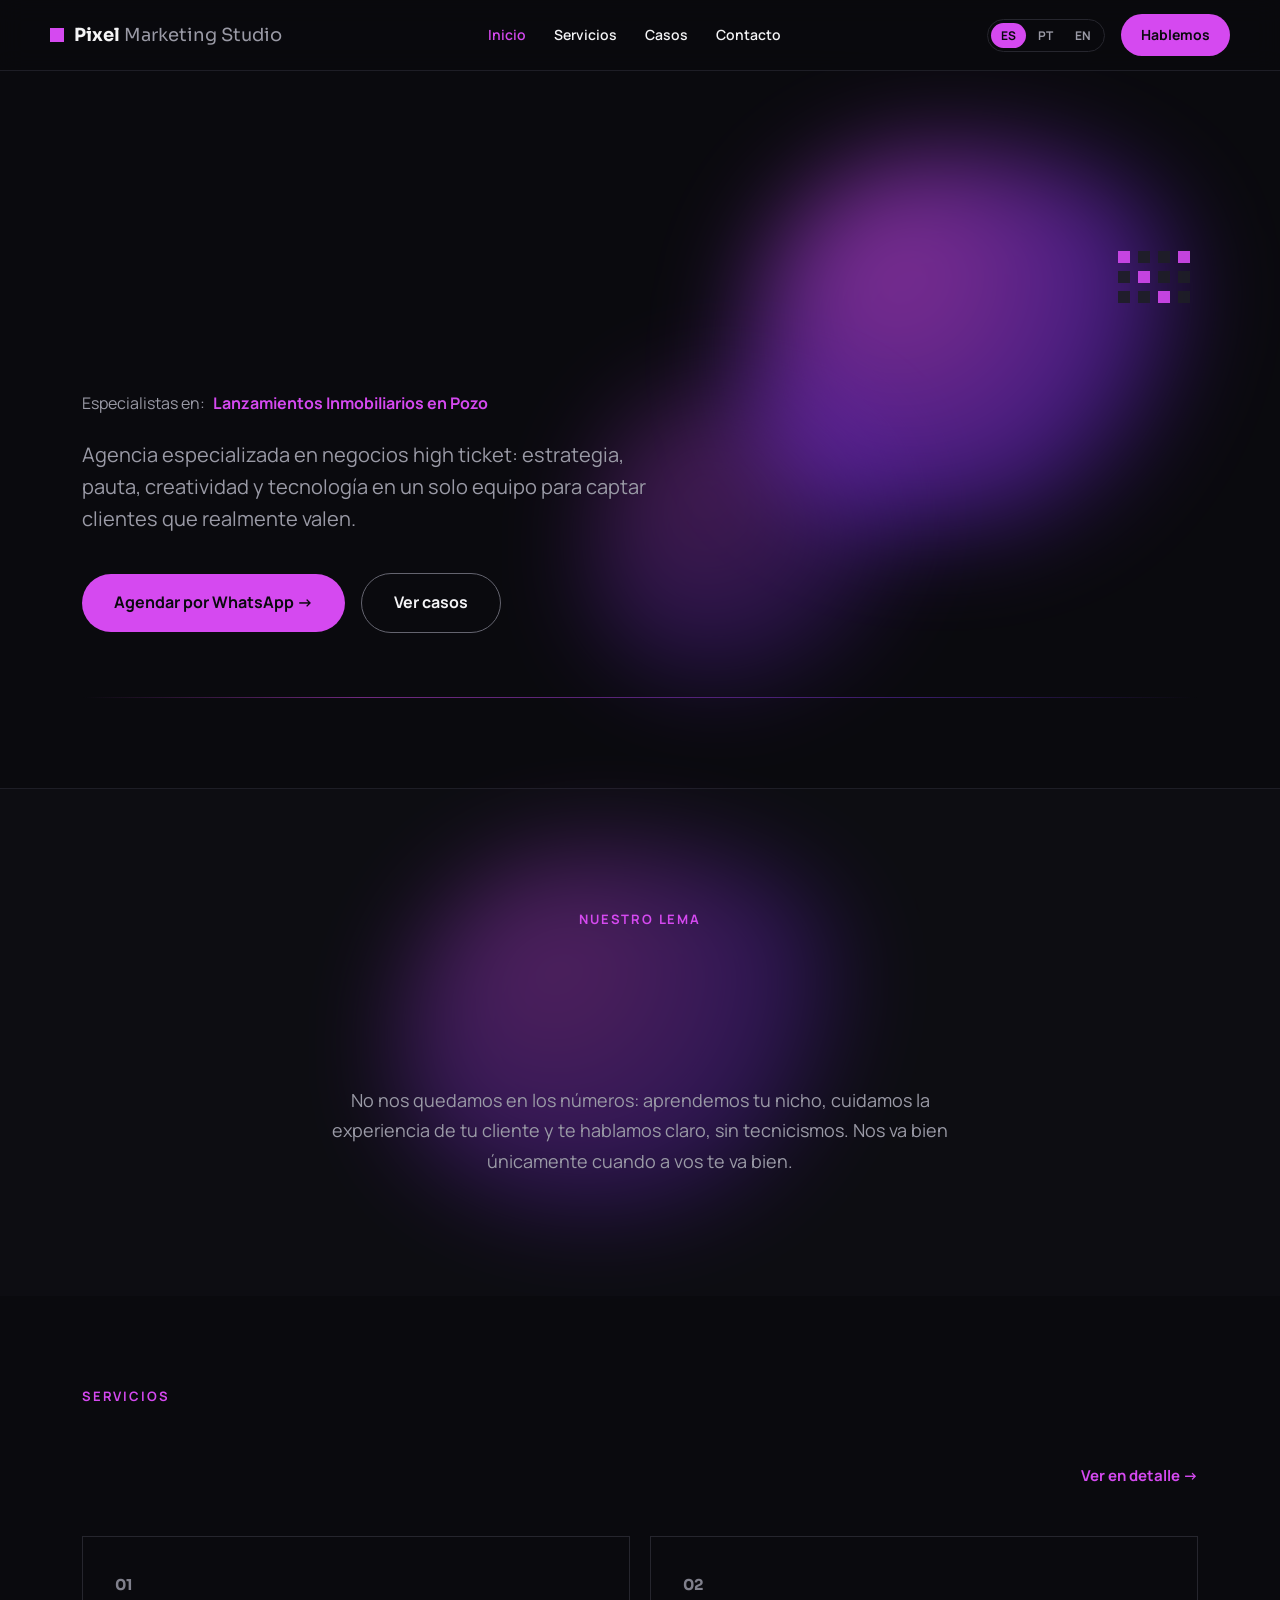
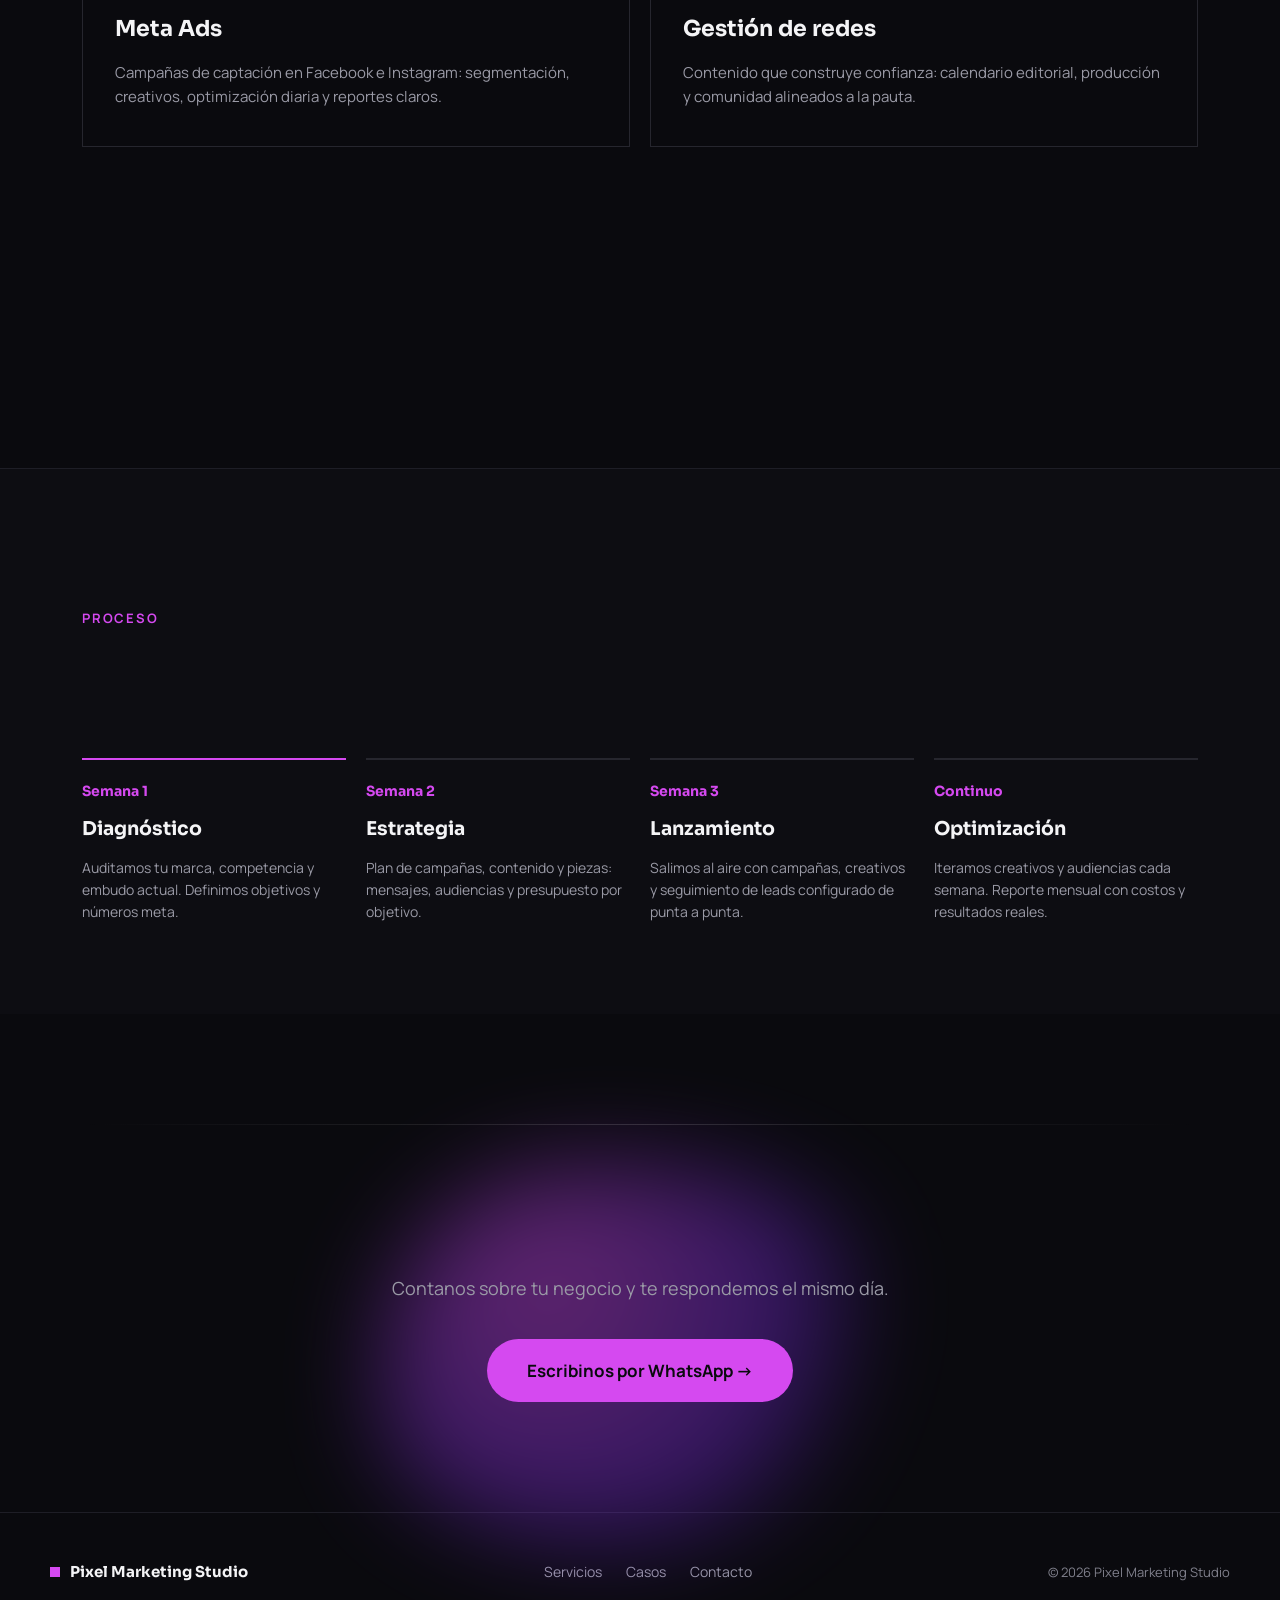
==== commit 3e2c8082: "feat(motion): implement cinematic text reveals, flow lines, rotator blur and glow cards" ====
--- a/index.html
+++ b/index.html
@@ -113,12 +113,24 @@
         <span class="hero__pixel" style="background:#1E1E26"></span><span class="hero__pixel" style="background:#D549F0"></span><span class="hero__pixel" style="background:#1E1E26"></span><span class="hero__pixel" style="background:#1E1E26"></span>
         <span class="hero__pixel" style="background:#1E1E26"></span><span class="hero__pixel" style="background:#1E1E26"></span><span class="hero__pixel" style="background:#D549F0"></span><span class="hero__pixel" style="background:#1E1E26"></span>
       </div>
-      <p class="section-label section-label--lg">Agencia de marketing high ticket · Meta Ads · Redes · Diseño</p>
-      <h1 class="heading-xl" style="max-width:820px;text-wrap:pretty">Convertimos clics en clientes de <span class="text-accent">alto valor</span>.</h1>
-      <p class="text-muted" style="font-size:20px;line-height:1.6;max-width:600px;margin:28px 0 40px">Agencia especializada en negocios high ticket: estrategia, pauta, creatividad y tecnología en un solo equipo para captar clientes que realmente valen.</p>
+      <p class="section-label section-label--lg">
+        <span class="reveal-mask"><span class="reveal-line">Agencia de marketing high ticket · Meta Ads · Redes · Diseño</span></span>
+      </p>
+      <h1 class="heading-xl" style="max-width:820px;text-wrap:pretty">
+        <span class="reveal-mask"><span class="reveal-line">Convertimos clics en</span></span>
+        <span class="reveal-mask"><span class="reveal-line">clientes de <span class="text-accent">alto valor</span>.</span></span>
+      </h1>
+      <div class="rotator-container" style="margin:22px 0 0;font-size:16px;color:#9A9AA6;display:flex;align-items:center;gap:8px;flex-wrap:wrap">
+        <span>Especialistas en:</span>
+        <span class="rotator-wrapper"><span id="rotator" class="rotator-text text-accent" style="font-weight:700">Meta Ads para Medicina Estética</span></span>
+      </div>
+      <p class="text-muted" style="font-size:20px;line-height:1.6;max-width:600px;margin:22px 0 38px">Agencia especializada en negocios high ticket: estrategia, pauta, creatividad y tecnología en un solo equipo para captar clientes que realmente valen.</p>
       <div style="display:flex;gap:16px;align-items:center;flex-wrap:wrap">
         <a href="https://wa.me/5491173655126?text=%C2%A1Hola!%20Quiero%20informaci%C3%B3n%20sobre%20sus%20servicios." rel="noopener" data-wa-link class="btn btn--primary" target="_blank">Agendar por WhatsApp →</a>
         <a href="casos.html" class="btn btn--outline">Ver casos</a>
+      </div>
+      <div style="margin-top:64px;width:100%">
+        <div class="flow-line"></div>
       </div>
     </div>
   </section>
@@ -128,7 +140,10 @@
     <div class="container" style="padding:120px 32px;text-align:center;position:relative;isolation:isolate">
       <div class="blob blob--lema" aria-hidden="true"></div>
       <p class="section-label animate-on-scroll">Nuestro lema</p>
-      <h2 class="heading-lg animate-on-scroll" style="max-width:820px;margin:0 auto;text-wrap:pretty">Tu crecimiento es nuestra <span class="text-accent">métrica</span>.</h2>
+      <h2 class="heading-lg" style="max-width:820px;margin:0 auto;text-wrap:pretty">
+        <span class="reveal-mask"><span class="reveal-line">Tu crecimiento es</span></span>
+        <span class="reveal-mask"><span class="reveal-line">nuestra <span class="text-accent">métrica</span>.</span></span>
+      </h2>
       <p class="text-muted animate-on-scroll" style="font-size:18px;line-height:1.7;max-width:640px;margin:26px auto 0">No nos quedamos en los números: aprendemos tu nicho, cuidamos la experiencia de tu cliente y te hablamos claro, sin tecnicismos. Nos va bien únicamente cuando a vos te va bien.</p>
     </div>
   </section>
@@ -139,27 +154,29 @@
       <div style="display:flex;justify-content:space-between;align-items:flex-end;gap:24px;margin-bottom:48px;flex-wrap:wrap">
         <div>
           <p class="section-label">Servicios</p>
-          <h2 class="heading-md">Todo lo que tu marca necesita para vender</h2>
+          <h2 class="heading-md">
+            <span class="reveal-mask"><span class="reveal-line">Todo lo que tu marca necesita para vender</span></span>
+          </h2>
         </div>
         <a href="servicios.html" class="text-accent" style="font-weight:700;font-size:15px;white-space:nowrap">Ver en detalle →</a>
       </div>
       <div class="pixel-grid-deco">
-        <div class="card animate-on-scroll">
+        <div class="card glow-card animate-on-scroll">
           <p class="card__num">01</p>
           <h3 class="card__title">Meta Ads</h3>
           <p class="card__desc">Campañas de captación en Facebook e Instagram: segmentación, creativos, optimización diaria y reportes claros.</p>
         </div>
-        <div class="card animate-on-scroll">
+        <div class="card glow-card animate-on-scroll">
           <p class="card__num">02</p>
           <h3 class="card__title">Gestión de redes</h3>
           <p class="card__desc">Contenido que construye confianza: calendario editorial, producción y comunidad alineados a la pauta.</p>
         </div>
-        <div class="card animate-on-scroll">
+        <div class="card glow-card animate-on-scroll">
           <p class="card__num">03</p>
           <h3 class="card__title">Diseño</h3>
           <p class="card__desc">Identidad y piezas que venden: anuncios, landings y gráfica pensados para conversión, no solo estética.</p>
         </div>
-        <div class="card animate-on-scroll">
+        <div class="card glow-card animate-on-scroll">
           <p class="card__num">04</p>
           <h3 class="card__title">Landings y CRM</h3>
           <p class="card__desc">Landings de conversión y un CRM personalizado para gestionar cada dato del potencial cliente, del clic al cierre.</p>
@@ -171,8 +188,11 @@
   <!-- PROCESO -->
   <section class="section--alt">
     <div class="container" style="padding:90px 32px">
+      <div class="flow-line flow-line--subtle" style="margin-bottom:48px"></div>
       <p class="section-label">Proceso</p>
-      <h2 class="heading-md" style="margin-bottom:48px">Cómo trabajamos</h2>
+      <h2 class="heading-md" style="margin-bottom:48px">
+        <span class="reveal-mask"><span class="reveal-line">Cómo trabajamos</span></span>
+      </h2>
       <div class="process-grid">
         <div class="process-step animate-on-scroll">
           <p class="process-step__week">Semana 1</p>
@@ -201,8 +221,11 @@
   <!-- CTA FINAL -->
   <section class="cta-section">
     <div class="container" style="position:relative;isolation:isolate">
+      <div class="flow-line flow-line--subtle" style="margin-bottom:72px"></div>
       <div class="blob blob--cta" aria-hidden="true"></div>
-      <h2 class="heading-lg animate-on-scroll" style="margin-bottom:20px;text-wrap:pretty">¿Listo para llenar tu agenda de clientes?</h2>
+      <h2 class="heading-lg" style="margin-bottom:20px;text-wrap:pretty">
+        <span class="reveal-mask"><span class="reveal-line">¿Listo para llenar tu agenda de clientes?</span></span>
+      </h2>
       <p class="text-muted animate-on-scroll" style="font-size:18px;margin-bottom:36px">Contanos sobre tu negocio y te respondemos el mismo día.</p>
       <a href="https://wa.me/5491173655126?text=%C2%A1Hola!%20Quiero%20informaci%C3%B3n%20sobre%20sus%20servicios." rel="noopener" data-wa-link class="btn btn--primary btn--lg animate-on-scroll" target="_blank">Escribinos por WhatsApp →</a>
     </div>
--- a/styles.css
+++ b/styles.css
@@ -1,6 +1,12 @@
 /* ═══════════════════════════════════════════════════════════
    Pixel Marketing Studio — Design System
    ═══════════════════════════════════════════════════════════ */
+
+:root {
+  --ease-out-quint: cubic-bezier(0.16, 1, 0.3, 1);
+  --color-accent: #D549F0;
+  --color-accent-glow: rgba(213, 73, 240, 0.22);
+}
 
 /* ── Reset & Base ─────────────────────────────────────── */
 *,*::before,*::after{box-sizing:border-box;margin:0;padding:0}
@@ -197,9 +203,46 @@
 /* ── Pixel Grid (decorative) ──────────────────────────── */
 .pixel-grid-deco{display:grid;grid-template-columns:repeat(2,1fr);gap:20px}
 
-/* ── Scroll Animations ────────────────────────────────── */
-.js .animate-on-scroll{opacity:0;transform:translateY(20px);transition:opacity .6s cubic-bezier(.16,1,.3,1),transform .6s cubic-bezier(.16,1,.3,1)}
+/* ── Scroll Animations & Motion UI ────────────────────── */
+.js .animate-on-scroll{opacity:0;transform:translateY(20px);transition:opacity .6s var(--ease-out-quint, cubic-bezier(.16,1,.3,1)),transform .6s var(--ease-out-quint, cubic-bezier(.16,1,.3,1))}
 .js .animate-on-scroll.visible{opacity:1;transform:translateY(0)}
+
+/* ── Cinematic Text Reveals (Line by Line) ─────────────── */
+.reveal-mask{display:block;overflow:hidden;padding-bottom:.08em}
+.reveal-inline{display:inline-block;overflow:hidden;vertical-align:top}
+.reveal-line{display:inline-block;will-change:transform,opacity}
+.js .reveal-line{transform:translateY(115%);opacity:0;transition:transform 1.1s var(--ease-out-quint, cubic-bezier(.16,1,.3,1)),opacity .8s ease}
+.js .reveal-line.is-visible{transform:translateY(0%);opacity:1}
+
+/* ── Dynamic Rotator (Morph Blur) ──────────────────────── */
+.rotator-wrapper{display:inline-flex;align-items:center;min-height:1.5em;vertical-align:middle}
+.rotator-text{display:inline-block;will-change:transform,opacity,filter;transition:transform .55s var(--ease-out-quint, cubic-bezier(.16,1,.3,1)),opacity .5s ease,filter .5s ease}
+.rotator-text.blur-out{opacity:0;transform:translateY(-8px) scale(.98);filter:blur(8px)}
+.rotator-text.blur-in{opacity:1;transform:translateY(0) scale(1);filter:blur(0)}
+
+/* ── Flow Lines (Scroll Directives) ────────────────────── */
+.flow-line{position:relative;width:100%;height:1px;background:linear-gradient(90deg,transparent 0%,rgba(213,73,240,.5) 25%,rgba(124,58,237,.4) 75%,transparent 100%);transform-origin:left center;will-change:transform}
+.js .flow-line{transform:scaleX(0);transition:transform 1.2s var(--ease-out-quint, cubic-bezier(.16,1,.3,1))}
+.js .flow-line.is-visible{transform:scaleX(1)}
+
+.flow-line--subtle{background:linear-gradient(90deg,transparent 0%,rgba(255,255,255,.14) 50%,transparent 100%)}
+
+.flow-line--vertical{position:absolute;left:0;top:0;width:2px;height:100%;background:linear-gradient(180deg,#D549F0 0%,rgba(124,58,237,.4) 60%,transparent 100%);transform-origin:top center;will-change:transform}
+.js .flow-line--vertical{transform:scaleY(0);transition:transform 1.4s var(--ease-out-quint, cubic-bezier(.16,1,.3,1))}
+.js .flow-line--vertical.is-visible{transform:scaleY(1)}
+
+/* ── Interactive Tactical Objectives (Glow Cards) ──────── */
+.glow-card{position:relative;--mouse-x:50%;--mouse-y:50%;isolation:isolate;transition:transform .35s var(--ease-out-quint, cubic-bezier(.16,1,.3,1)),border-color .3s ease}
+@media (hover:hover){
+  .glow-card::before{
+    content:"";position:absolute;inset:-1px;border-radius:inherit;
+    background:radial-gradient(420px circle at var(--mouse-x,50%) var(--mouse-y,50%),rgba(213,73,240,.22),transparent 45%);
+    opacity:0;transition:opacity .35s ease;pointer-events:none;z-index:1
+  }
+  .glow-card:hover{transform:translateY(-3px);border-color:rgba(213,73,240,.45)}
+  .glow-card:hover::before{opacity:1}
+}
+.glow-card>*{position:relative;z-index:2}
 
 /* ── Reduced motion ───────────────────────────────────── */
 @media (prefers-reduced-motion:reduce){
@@ -207,6 +250,11 @@
   .show-splash .splash{display:none}
   .blob{animation:none}
   .js .animate-on-scroll{opacity:1;transform:none;transition:none}
+  .js .reveal-line{transform:none;opacity:1;transition:none}
+  .js .flow-line,.js .flow-line--vertical{transform:none;transition:none}
+  .rotator-text{filter:none!important;transform:none!important;transition:none!important}
+  .glow-card{transform:none!important;transition:none}
+  .glow-card::before{display:none}
   .btn,.card,.nav__burger span,a{transition-duration:.01s}
 }
 
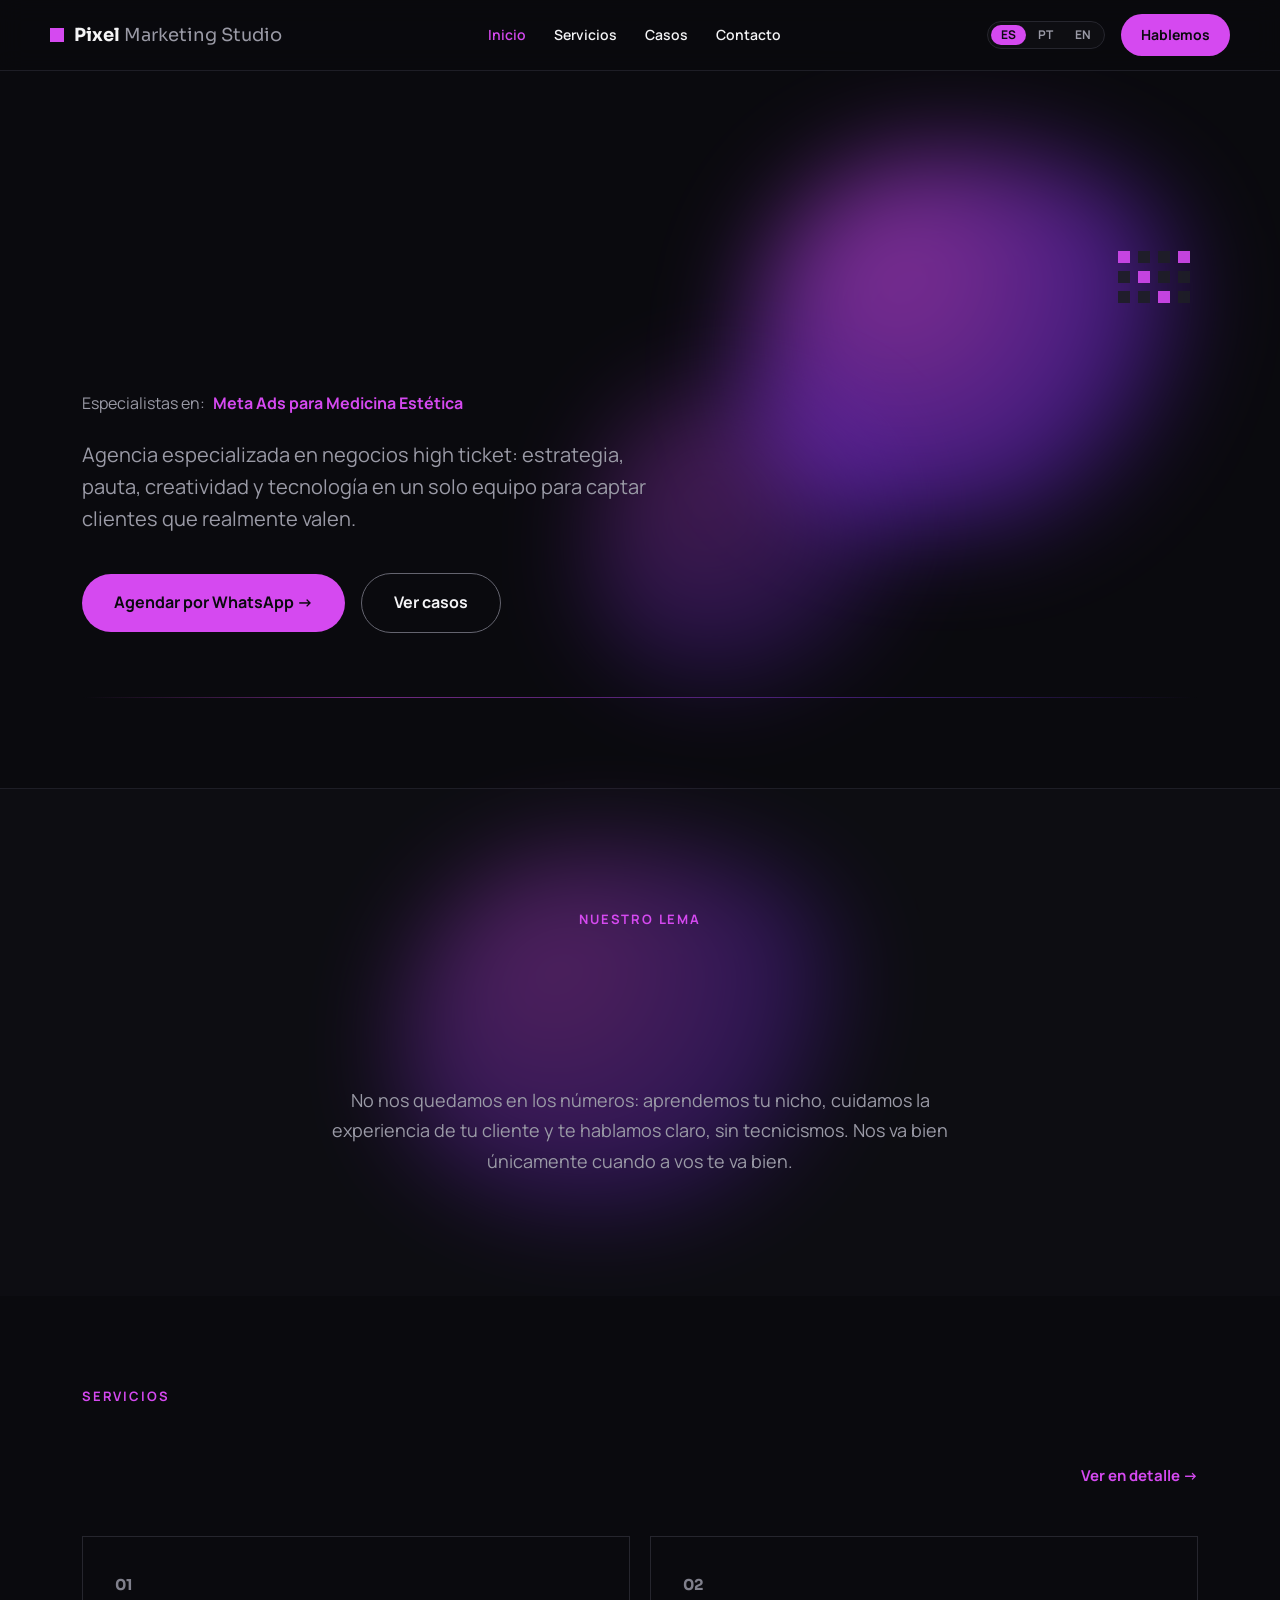
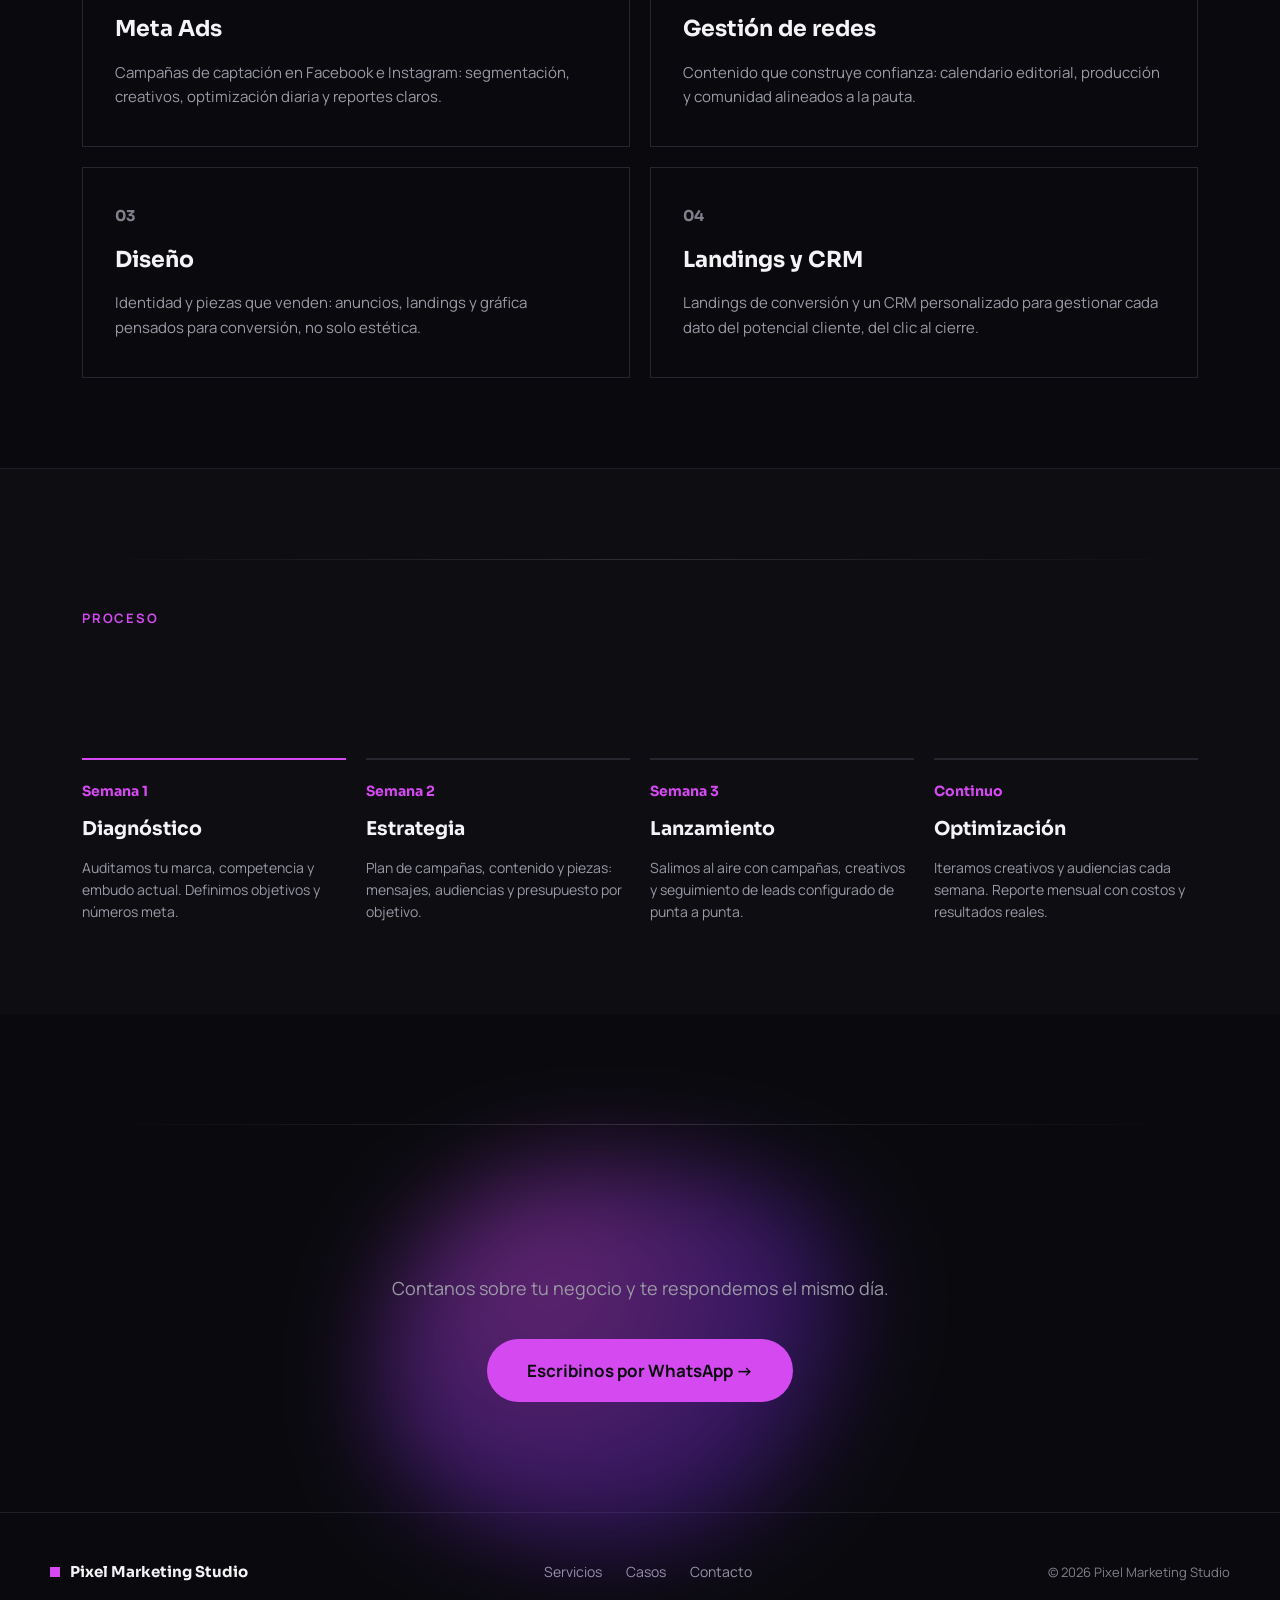
==== commit 9d053fbf: "feat(i18n): agregar soporte completo e interactivo para traducciones en ES, PT y EN" ====
--- a/index.html
+++ b/index.html
@@ -45,7 +45,7 @@
   </script>
 </head>
 <body>
-  <a class="skip-link" href="#main">Saltar al contenido</a>
+  <a class="skip-link" href="#main" data-i18n="skip_link">Saltar al contenido</a>
 
   <!-- SPLASH -->
   <div id="splash" class="splash">
@@ -74,18 +74,18 @@
         <span class="nav__logo-text">Pixel<span> Marketing Studio</span></span>
       </a>
       <div class="nav__links">
-        <a href="index.html" class="active" aria-current="page">Inicio</a>
-        <a href="servicios.html">Servicios</a>
-        <a href="casos.html">Casos</a>
-        <a href="contacto.html">Contacto</a>
+        <a href="index.html" class="active" aria-current="page" data-i18n="nav.home">Inicio</a>
+        <a href="servicios.html" data-i18n="nav.services">Servicios</a>
+        <a href="casos.html" data-i18n="nav.cases">Casos</a>
+        <a href="contacto.html" data-i18n="nav.contact">Contacto</a>
       </div>
       <div class="nav__right">
-        <div class="nav__lang" aria-hidden="true">
-          <span class="nav__lang-active">ES</span>
-          <span class="nav__lang-inactive" title="Em breve">PT</span>
-          <span class="nav__lang-inactive" title="Coming soon">EN</span>
-        </div>
-        <a href="https://wa.me/5491173655126?text=%C2%A1Hola!%20Quiero%20informaci%C3%B3n%20sobre%20sus%20servicios." rel="noopener" data-wa-link class="btn btn--primary btn--sm" target="_blank">Hablemos</a>
+        <div class="nav__lang" role="group" aria-label="Idioma / Language">
+          <button type="button" class="nav__lang-btn active" data-lang-btn="es" aria-pressed="true">ES</button>
+          <button type="button" class="nav__lang-btn" data-lang-btn="pt" aria-pressed="false">PT</button>
+          <button type="button" class="nav__lang-btn" data-lang-btn="en" aria-pressed="false">EN</button>
+        </div>
+        <a href="https://wa.me/5491173655126?text=%C2%A1Hola!%20Quiero%20informaci%C3%B3n%20sobre%20sus%20servicios." rel="noopener" data-wa-link class="btn btn--primary btn--sm" target="_blank" data-i18n="nav.cta">Hablemos</a>
         <button class="nav__burger" type="button" aria-label="Abrir menú" aria-expanded="false" aria-controls="mobileMenu">
           <span></span><span></span><span></span>
         </button>
@@ -93,11 +93,16 @@
     </div>
     <!-- Mobile menu -->
     <div class="nav__mobile-menu" id="mobileMenu">
-      <a href="index.html" class="active" aria-current="page">Inicio</a>
-      <a href="servicios.html">Servicios</a>
-      <a href="casos.html">Casos</a>
-      <a href="contacto.html">Contacto</a>
-      <a href="https://wa.me/5491173655126?text=%C2%A1Hola!%20Quiero%20informaci%C3%B3n%20sobre%20sus%20servicios." rel="noopener" data-wa-link class="btn btn--primary" target="_blank">Hablemos</a>
+      <a href="index.html" class="active" aria-current="page" data-i18n="nav.home">Inicio</a>
+      <a href="servicios.html" data-i18n="nav.services">Servicios</a>
+      <a href="casos.html" data-i18n="nav.cases">Casos</a>
+      <a href="contacto.html" data-i18n="nav.contact">Contacto</a>
+      <a href="https://wa.me/5491173655126?text=%C2%A1Hola!%20Quiero%20informaci%C3%B3n%20sobre%20sus%20servicios." rel="noopener" data-wa-link class="btn btn--primary" target="_blank" data-i18n="nav.cta">Hablemos</a>
+      <div class="nav__lang" role="group" aria-label="Idioma / Language">
+        <button type="button" class="nav__lang-btn active" data-lang-btn="es" aria-pressed="true">ES</button>
+        <button type="button" class="nav__lang-btn" data-lang-btn="pt" aria-pressed="false">PT</button>
+        <button type="button" class="nav__lang-btn" data-lang-btn="en" aria-pressed="false">EN</button>
+      </div>
     </div>
   </nav>
 
@@ -114,20 +119,20 @@
         <span class="hero__pixel" style="background:#1E1E26"></span><span class="hero__pixel" style="background:#1E1E26"></span><span class="hero__pixel" style="background:#D549F0"></span><span class="hero__pixel" style="background:#1E1E26"></span>
       </div>
       <p class="section-label section-label--lg">
-        <span class="reveal-mask"><span class="reveal-line">Agencia de marketing high ticket · Meta Ads · Redes · Diseño</span></span>
+        <span class="reveal-mask"><span class="reveal-line" data-i18n="index.hero.tagline">Agencia de marketing high ticket · Meta Ads · Redes · Diseño</span></span>
       </p>
       <h1 class="heading-xl" style="max-width:820px;text-wrap:pretty">
-        <span class="reveal-mask"><span class="reveal-line">Convertimos clics en</span></span>
-        <span class="reveal-mask"><span class="reveal-line">clientes de <span class="text-accent">alto valor</span>.</span></span>
+        <span class="reveal-mask"><span class="reveal-line" data-i18n="index.hero.h1_1">Convertimos clics en</span></span>
+        <span class="reveal-mask"><span class="reveal-line" data-i18n="index.hero.h1_2">clientes de <span class="text-accent">alto valor</span>.</span></span>
       </h1>
       <div class="rotator-container" style="margin:22px 0 0;font-size:16px;color:#9A9AA6;display:flex;align-items:center;gap:8px;flex-wrap:wrap">
-        <span>Especialistas en:</span>
+        <span data-i18n="index.hero.rotator_label">Especialistas en:</span>
         <span class="rotator-wrapper"><span id="rotator" class="rotator-text text-accent" style="font-weight:700">Meta Ads para Medicina Estética</span></span>
       </div>
-      <p class="text-muted" style="font-size:20px;line-height:1.6;max-width:600px;margin:22px 0 38px">Agencia especializada en negocios high ticket: estrategia, pauta, creatividad y tecnología en un solo equipo para captar clientes que realmente valen.</p>
+      <p class="text-muted" style="font-size:20px;line-height:1.6;max-width:600px;margin:22px 0 38px" data-i18n="index.hero.desc">Agencia especializada en negocios high ticket: estrategia, pauta, creatividad y tecnología en un solo equipo para captar clientes que realmente valen.</p>
       <div style="display:flex;gap:16px;align-items:center;flex-wrap:wrap">
-        <a href="https://wa.me/5491173655126?text=%C2%A1Hola!%20Quiero%20informaci%C3%B3n%20sobre%20sus%20servicios." rel="noopener" data-wa-link class="btn btn--primary" target="_blank">Agendar por WhatsApp →</a>
-        <a href="casos.html" class="btn btn--outline">Ver casos</a>
+        <a href="https://wa.me/5491173655126?text=%C2%A1Hola!%20Quiero%20informaci%C3%B3n%20sobre%20sus%20servicios." rel="noopener" data-wa-link class="btn btn--primary" target="_blank" data-i18n="index.hero.cta_wa">Agendar por WhatsApp →</a>
+        <a href="casos.html" class="btn btn--outline" data-i18n="index.hero.cta_cases">Ver casos</a>
       </div>
       <div style="margin-top:64px;width:100%">
         <div class="flow-line"></div>
@@ -139,12 +144,12 @@
   <section class="section--alt">
     <div class="container" style="padding:120px 32px;text-align:center;position:relative;isolation:isolate">
       <div class="blob blob--lema" aria-hidden="true"></div>
-      <p class="section-label animate-on-scroll">Nuestro lema</p>
+      <p class="section-label animate-on-scroll" data-i18n="index.lema.label">Nuestro lema</p>
       <h2 class="heading-lg" style="max-width:820px;margin:0 auto;text-wrap:pretty">
-        <span class="reveal-mask"><span class="reveal-line">Tu crecimiento es</span></span>
-        <span class="reveal-mask"><span class="reveal-line">nuestra <span class="text-accent">métrica</span>.</span></span>
+        <span class="reveal-mask"><span class="reveal-line" data-i18n="index.lema.h2_1">Tu crecimiento es</span></span>
+        <span class="reveal-mask"><span class="reveal-line" data-i18n="index.lema.h2_2">nuestra <span class="text-accent">métrica</span>.</span></span>
       </h2>
-      <p class="text-muted animate-on-scroll" style="font-size:18px;line-height:1.7;max-width:640px;margin:26px auto 0">No nos quedamos en los números: aprendemos tu nicho, cuidamos la experiencia de tu cliente y te hablamos claro, sin tecnicismos. Nos va bien únicamente cuando a vos te va bien.</p>
+      <p class="text-muted animate-on-scroll" style="font-size:18px;line-height:1.7;max-width:640px;margin:26px auto 0" data-i18n="index.lema.desc">No nos quedamos en los números: aprendemos tu nicho, cuidamos la experiencia de tu cliente y te hablamos claro, sin tecnicismos. Nos va bien únicamente cuando a vos te va bien.</p>
     </div>
   </section>
 
@@ -153,33 +158,33 @@
     <div class="container" style="padding:90px 32px">
       <div style="display:flex;justify-content:space-between;align-items:flex-end;gap:24px;margin-bottom:48px;flex-wrap:wrap">
         <div>
-          <p class="section-label">Servicios</p>
+          <p class="section-label" data-i18n="index.services.label">Servicios</p>
           <h2 class="heading-md">
-            <span class="reveal-mask"><span class="reveal-line">Todo lo que tu marca necesita para vender</span></span>
+            <span class="reveal-mask"><span class="reveal-line" data-i18n="index.services.h2">Todo lo que tu marca necesita para vender</span></span>
           </h2>
         </div>
-        <a href="servicios.html" class="text-accent" style="font-weight:700;font-size:15px;white-space:nowrap">Ver en detalle →</a>
+        <a href="servicios.html" class="text-accent" style="font-weight:700;font-size:15px;white-space:nowrap" data-i18n="index.services.link">Ver en detalle →</a>
       </div>
       <div class="pixel-grid-deco">
         <div class="card glow-card animate-on-scroll">
           <p class="card__num">01</p>
-          <h3 class="card__title">Meta Ads</h3>
-          <p class="card__desc">Campañas de captación en Facebook e Instagram: segmentación, creativos, optimización diaria y reportes claros.</p>
+          <h3 class="card__title" data-i18n="index.services.card1.title">Meta Ads</h3>
+          <p class="card__desc" data-i18n="index.services.card1.desc">Campañas de captación en Facebook e Instagram: segmentación, creativos, optimización diaria y reportes claros.</p>
         </div>
         <div class="card glow-card animate-on-scroll">
           <p class="card__num">02</p>
-          <h3 class="card__title">Gestión de redes</h3>
-          <p class="card__desc">Contenido que construye confianza: calendario editorial, producción y comunidad alineados a la pauta.</p>
+          <h3 class="card__title" data-i18n="index.services.card2.title">Gestión de redes</h3>
+          <p class="card__desc" data-i18n="index.services.card2.desc">Contenido que construye confianza: calendario editorial, producción y comunidad alineados a la pauta.</p>
         </div>
         <div class="card glow-card animate-on-scroll">
           <p class="card__num">03</p>
-          <h3 class="card__title">Diseño</h3>
-          <p class="card__desc">Identidad y piezas que venden: anuncios, landings y gráfica pensados para conversión, no solo estética.</p>
+          <h3 class="card__title" data-i18n="index.services.card3.title">Diseño</h3>
+          <p class="card__desc" data-i18n="index.services.card3.desc">Identidad y piezas que venden: anuncios, landings y gráfica pensados para conversión, no solo estética.</p>
         </div>
         <div class="card glow-card animate-on-scroll">
           <p class="card__num">04</p>
-          <h3 class="card__title">Landings y CRM</h3>
-          <p class="card__desc">Landings de conversión y un CRM personalizado para gestionar cada dato del potencial cliente, del clic al cierre.</p>
+          <h3 class="card__title" data-i18n="index.services.card4.title">Landings y CRM</h3>
+          <p class="card__desc" data-i18n="index.services.card4.desc">Landings de conversión y un CRM personalizado para gestionar cada dato del potencial cliente, del clic al cierre.</p>
         </div>
       </div>
     </div>
@@ -189,30 +194,30 @@
   <section class="section--alt">
     <div class="container" style="padding:90px 32px">
       <div class="flow-line flow-line--subtle" style="margin-bottom:48px"></div>
-      <p class="section-label">Proceso</p>
+      <p class="section-label" data-i18n="index.process.label">Proceso</p>
       <h2 class="heading-md" style="margin-bottom:48px">
-        <span class="reveal-mask"><span class="reveal-line">Cómo trabajamos</span></span>
+        <span class="reveal-mask"><span class="reveal-line" data-i18n="index.process.h2">Cómo trabajamos</span></span>
       </h2>
       <div class="process-grid">
         <div class="process-step animate-on-scroll">
-          <p class="process-step__week">Semana 1</p>
-          <h3 class="process-step__title">Diagnóstico</h3>
-          <p class="process-step__desc">Auditamos tu marca, competencia y embudo actual. Definimos objetivos y números meta.</p>
-        </div>
-        <div class="process-step animate-on-scroll">
-          <p class="process-step__week">Semana 2</p>
-          <h3 class="process-step__title">Estrategia</h3>
-          <p class="process-step__desc">Plan de campañas, contenido y piezas: mensajes, audiencias y presupuesto por objetivo.</p>
-        </div>
-        <div class="process-step animate-on-scroll">
-          <p class="process-step__week">Semana 3</p>
-          <h3 class="process-step__title">Lanzamiento</h3>
-          <p class="process-step__desc">Salimos al aire con campañas, creativos y seguimiento de leads configurado de punta a punta.</p>
-        </div>
-        <div class="process-step animate-on-scroll">
-          <p class="process-step__week">Continuo</p>
-          <h3 class="process-step__title">Optimización</h3>
-          <p class="process-step__desc">Iteramos creativos y audiencias cada semana. Reporte mensual con costos y resultados reales.</p>
+          <p class="process-step__week" data-i18n="index.process.step1.week">Semana 1</p>
+          <h3 class="process-step__title" data-i18n="index.process.step1.title">Diagnóstico</h3>
+          <p class="process-step__desc" data-i18n="index.process.step1.desc">Auditamos tu marca, competencia y embudo actual. Definimos objetivos y números meta.</p>
+        </div>
+        <div class="process-step animate-on-scroll">
+          <p class="process-step__week" data-i18n="index.process.step2.week">Semana 2</p>
+          <h3 class="process-step__title" data-i18n="index.process.step2.title">Estrategia</h3>
+          <p class="process-step__desc" data-i18n="index.process.step2.desc">Plan de campañas, contenido y piezas: mensajes, audiencias y presupuesto por objetivo.</p>
+        </div>
+        <div class="process-step animate-on-scroll">
+          <p class="process-step__week" data-i18n="index.process.step3.week">Semana 3</p>
+          <h3 class="process-step__title" data-i18n="index.process.step3.title">Lanzamiento</h3>
+          <p class="process-step__desc" data-i18n="index.process.step3.desc">Salimos al aire con campañas, creativos y seguimiento de leads configurado de punta a punta.</p>
+        </div>
+        <div class="process-step animate-on-scroll">
+          <p class="process-step__week" data-i18n="index.process.step4.week">Continuo</p>
+          <h3 class="process-step__title" data-i18n="index.process.step4.title">Optimización</h3>
+          <p class="process-step__desc" data-i18n="index.process.step4.desc">Iteramos creativos y audiencias cada semana. Reporte mensual con costos y resultados reales.</p>
         </div>
       </div>
     </div>
@@ -224,10 +229,10 @@
       <div class="flow-line flow-line--subtle" style="margin-bottom:72px"></div>
       <div class="blob blob--cta" aria-hidden="true"></div>
       <h2 class="heading-lg" style="margin-bottom:20px;text-wrap:pretty">
-        <span class="reveal-mask"><span class="reveal-line">¿Listo para llenar tu agenda de clientes?</span></span>
+        <span class="reveal-mask"><span class="reveal-line" data-i18n="index.cta.h2">¿Listo para llenar tu agenda de clientes?</span></span>
       </h2>
-      <p class="text-muted animate-on-scroll" style="font-size:18px;margin-bottom:36px">Contanos sobre tu negocio y te respondemos el mismo día.</p>
-      <a href="https://wa.me/5491173655126?text=%C2%A1Hola!%20Quiero%20informaci%C3%B3n%20sobre%20sus%20servicios." rel="noopener" data-wa-link class="btn btn--primary btn--lg animate-on-scroll" target="_blank">Escribinos por WhatsApp →</a>
+      <p class="text-muted animate-on-scroll" style="font-size:18px;margin-bottom:36px" data-i18n="index.cta.desc">Contanos sobre tu negocio y te respondemos el mismo día.</p>
+      <a href="https://wa.me/5491173655126?text=%C2%A1Hola!%20Quiero%20informaci%C3%B3n%20sobre%20sus%20servicios." rel="noopener" data-wa-link class="btn btn--primary btn--lg animate-on-scroll" target="_blank" data-i18n="index.cta.btn">Escribinos por WhatsApp →</a>
     </div>
   </section>
 
@@ -241,14 +246,15 @@
         <span class="footer__brand-name">Pixel Marketing Studio</span>
       </div>
       <div class="footer__links">
-        <a href="servicios.html">Servicios</a>
-        <a href="casos.html">Casos</a>
-        <a href="contacto.html">Contacto</a>
-      </div>
-      <p class="footer__copy">© 2026 Pixel Marketing Studio</p>
+        <a href="servicios.html" data-i18n="nav.services">Servicios</a>
+        <a href="casos.html" data-i18n="nav.cases">Casos</a>
+        <a href="contacto.html" data-i18n="nav.contact">Contacto</a>
+      </div>
+      <p class="footer__copy" data-i18n="footer.rights">© 2026 Pixel Marketing Studio</p>
     </div>
   </footer>
 
+  <script src="translations.js"></script>
   <script src="main.js"></script>
 </body>
 </html>
--- a/styles.css
+++ b/styles.css
@@ -94,9 +94,11 @@
 .nav__links{display:flex;align-items:center;gap:28px;font-size:14px;font-weight:600}
 .nav__links a.active{color:#D549F0}
 .nav__right{display:flex;align-items:center;gap:16px}
-.nav__lang{display:flex;gap:2px;border:1px solid #26262E;border-radius:999px;padding:3px;font-size:12px;font-weight:700}
-.nav__lang-active{background:#D549F0;color:#0A0A0E;padding:3px 10px;border-radius:999px}
-.nav__lang-inactive{color:#9A9AA6;padding:3px 10px}
+.nav__lang{display:inline-flex;align-items:center;gap:2px;border:1px solid #26262E;border-radius:999px;padding:3px;font-size:12px;font-weight:700;background:rgba(19,19,24,.6)}
+.nav__lang-btn{background:none;border:none;color:#9A9AA6;padding:4px 10px;border-radius:999px;cursor:pointer;font-family:'Manrope',sans-serif;font-weight:700;font-size:12px;line-height:1;transition:all .2s ease}
+.nav__lang-btn:hover{color:#F4F4F6}
+.nav__lang-btn:focus-visible{outline:2px solid #D549F0;outline-offset:2px}
+.nav__lang-btn.active{background:#D549F0;color:#0A0A0E}
 
 /* Mobile burger */
 .nav__burger{display:none;flex-direction:column;justify-content:center;align-items:center;gap:5px;background:none;border:none;cursor:pointer;width:44px;height:44px;padding:0;z-index:60}
@@ -106,10 +108,12 @@
 .nav__burger.open span:nth-child(3){transform:rotate(-45deg) translate(5px,-5px)}
 
 /* Mobile menu overlay */
-.nav__mobile-menu{display:none;position:fixed;inset:0;top:var(--nav-h,64px);background:rgba(10,10,14,.97);backdrop-filter:blur(20px);-webkit-backdrop-filter:blur(20px);z-index:49;flex-direction:column;align-items:center;justify-content:center;gap:32px}
+.nav__mobile-menu{display:none;position:fixed;inset:0;top:var(--nav-h,64px);background:rgba(10,10,14,.97);backdrop-filter:blur(20px);-webkit-backdrop-filter:blur(20px);z-index:49;flex-direction:column;align-items:center;justify-content:center;gap:28px}
 .nav__mobile-menu.open{display:flex}
 .nav__mobile-menu a{font-family:'Sora',sans-serif;font-size:22px;font-weight:700;color:#F4F4F6;transition:color .25s}
 .nav__mobile-menu a:hover,.nav__mobile-menu a.active{color:#D549F0}
+.nav__mobile-menu .nav__lang{padding:4px;margin-top:4px}
+.nav__mobile-menu .nav__lang-btn{padding:8px 16px;font-size:14px}
 
 /* ── Buttons ──────────────────────────────────────────── */
 .btn{display:inline-block;padding:16px 32px;border-radius:999px;font-weight:700;font-size:16px;text-align:center;transition:all .25s ease;cursor:pointer;border:none;font-family:'Manrope',sans-serif}
